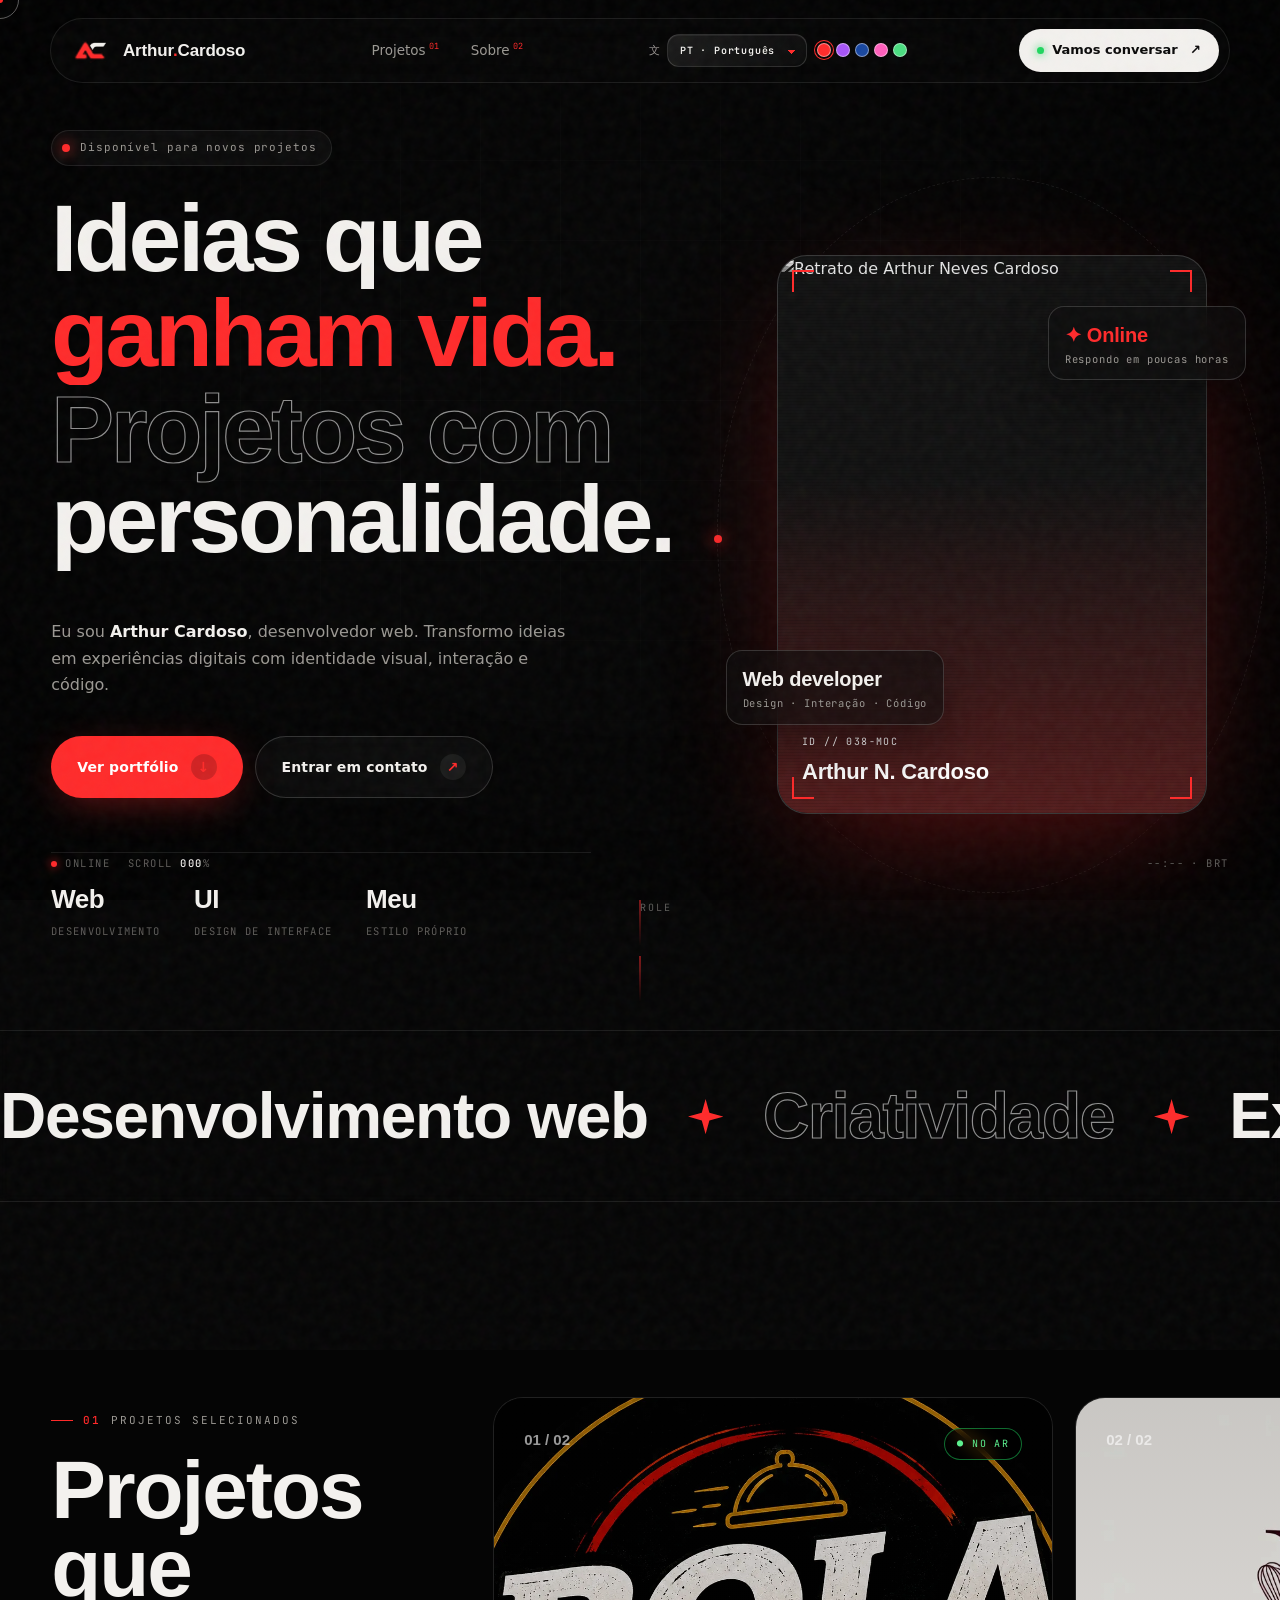
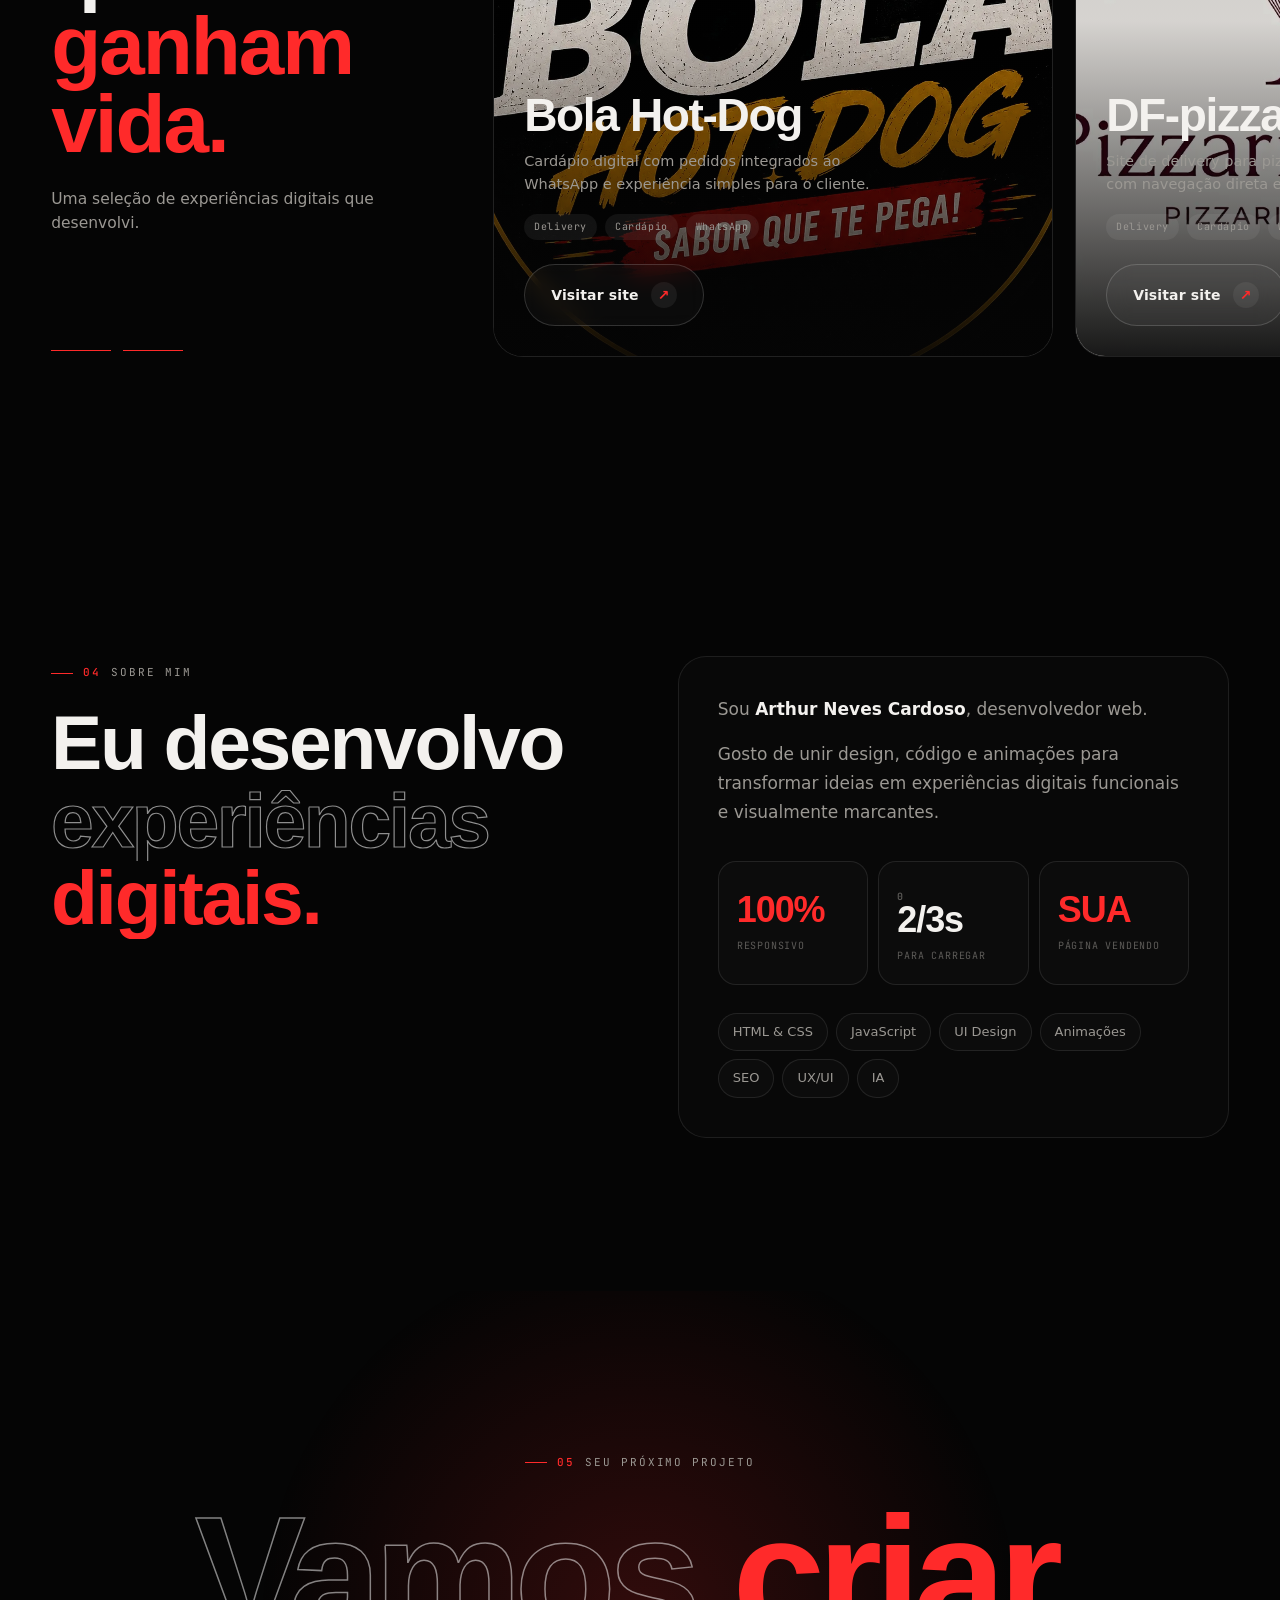
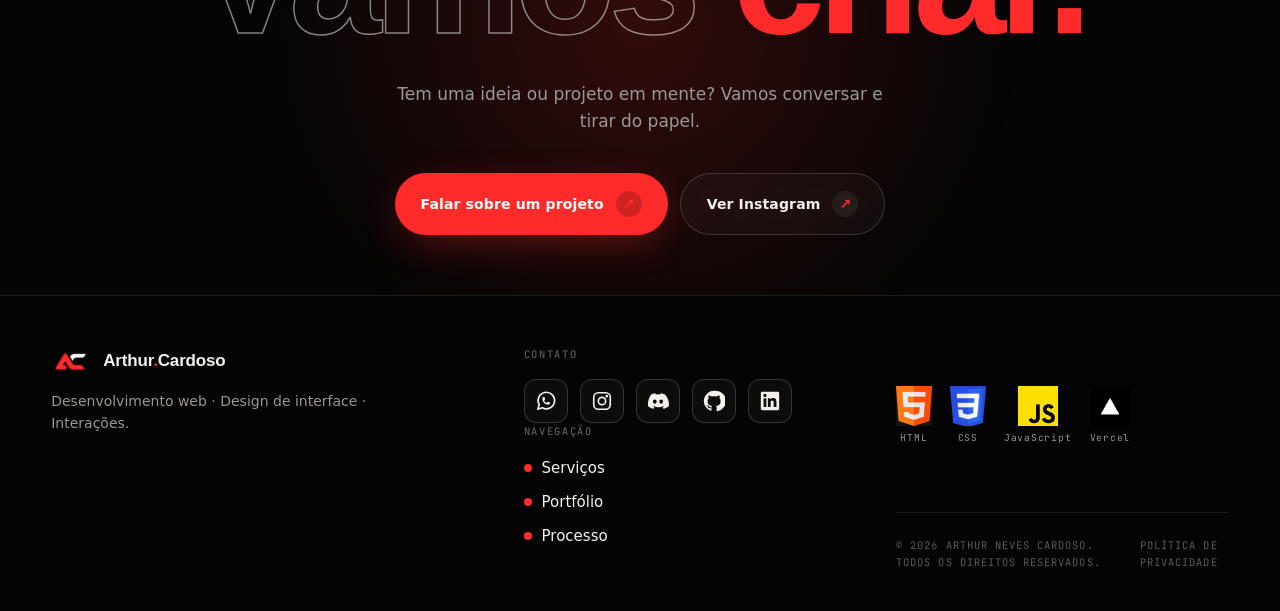
==== index.html @ 505fa6fc "Update index.html" ====
<!DOCTYPE html>
<html lang="pt-BR">
<head>
  <meta name="mobile-web-app-capable" content="yes">
  <meta charset="UTF-8">
  <meta name="viewport" content="width=device-width, initial-scale=1.0">
  <meta name="description" content="Arthur Neves Cardoso — desenvolvimento web, interfaces interativas e projetos digitais autorais.">
  <meta name="robots" content="index,follow,max-image-preview:large,max-snippet:-1,max-video-preview:-1">
  <meta name="googlebot" content="index,follow,max-image-preview:large">
  <meta name="author" content="Arthur Neves Cardoso">
  <meta name="referrer" content="strict-origin-when-cross-origin">
  <link rel="canonical" href="https://arthurcardoso.vercel.app/">
  <meta property="og:type" content="website">
  <meta property="og:url" content="https://arthurcardoso.vercel.app/">
  <meta property="og:image" content="https://arthurcardoso.vercel.app/assets/og-image.jpg">
  <meta property="og:image:secure_url" content="https://arthurcardoso.vercel.app/assets/og-image.jpg">
  <meta property="og:image:type" content="image/jpeg">
  <meta property="og:image:width" content="1200">
  <meta property="og:image:height" content="630">
  <meta property="og:image:alt" content="Arthur Cardoso — Portfólio">
  <meta property="og:locale" content="pt_BR">
  <meta property="og:site_name" content="Arthur Cardoso — Portfólio">
  <meta property="og:title" content="Arthur Cardoso — DEV">
  <meta property="og:description" content="Desenvolvimento web, interfaces interativas e projetos digitais autorais.">
  <meta name="twitter:card" content="summary_large_image">
  <meta name="twitter:title" content="Arthur Cardoso — Portfólio">
  <meta name="twitter:description" content="Desenvolvimento web, interfaces interativas e projetos digitais autorais.">
  <meta name="twitter:image" content="https://arthurcardoso.vercel.app/assets/og-image.jpg">
  <meta name="theme-color" content="#050505">
  <title>Arthur Cardoso — Portfólio</title>
  <link rel="icon" type="image/png" href="assets/image-1.webp">
  <link rel="preconnect" href="https://api.fontshare.com">
  <link href="https://api.fontshare.com/v2/css?f[]=clash-display@500,600,700&f[]=satoshi@400,500,700&display=swap" rel="stylesheet">
  <link rel="preconnect" href="https://fonts.googleapis.com">
  <link rel="preconnect" href="https://fonts.gstatic.com" crossorigin>
  <link href="https://fonts.googleapis.com/css2?family=JetBrains+Mono:wght@400;500&display=swap" rel="stylesheet">
  <link rel="stylesheet" href="styles.css">
</head>
<body class="loading">

  <!-- Preloader -->
  <div class="loader" aria-hidden="true">
    <div class="loader-top"><span>Arthur Cardoso</span><span data-i18n="loaderTop">Portfólio — 2026</span></div>
    <div class="loader-count"><b class="cnt">000</b><span>%</span></div>
    <div class="loader-bot"><span data-i18n="loaderBot">Inicializando experiência</span></div>
    <div class="loader-bar"></div>
  </div>

  <canvas id="gl" aria-hidden="true"></canvas>
  <div class="grid-bg" aria-hidden="true"></div>
  <div class="vignette" aria-hidden="true"></div>
  <div class="noise" aria-hidden="true"></div>
  <div class="progress" aria-hidden="true"></div>
  <div class="cursor" aria-hidden="true"></div>
  <div class="cursor-ring" aria-hidden="true"><span class="lbl" data-i18n="cursorOpen">ABRIR</span></div>

  <div class="hud hud-l" aria-hidden="true">
    <span class="live"><i></i><span data-i18n="hudOnline">Online</span></span>
    <span><span data-i18n="hudScroll">Scroll</span> <b class="hud-pct">000</b>%</span>
  </div>
  <div class="hud hud-r" aria-hidden="true"><span class="hud-time">--:--</span> · BRT</div>

  <nav class="side-index" aria-label="Índice de seções" data-i18n-attrs="aria-label:sideIndexAria">
    <a href="#inicio" data-sec="inicio"><span data-i18n="sideHome">Início</span>01</a>
    <a href="#portfolio" data-sec="portfolio"><span data-i18n="sideProjects">Projetos</span>02</a>
    <a href="#sobre" data-sec="sobre"><span data-i18n="sideAbout">Sobre</span>03</a>
    <a href="#contato" data-sec="contato"><span data-i18n="sideContact">Contato</span>04</a>
  </nav>

  <header class="nav">
    <a class="brand" href="#inicio" aria-label="Arthur Cardoso — início" data-i18n-attrs="aria-label:ariaHome">
      <span class="brand-logo" role="img" aria-label="Logo Arthur Cardoso"><i class="lg-a"></i><i class="lg-c"></i></span>
      <span>Arthur<em>.</em>Cardoso</span>
    </a>
    <nav class="navlinks" aria-label="Principal" data-i18n-attrs="aria-label:navMain">
      <a href="#portfolio"><span data-i18n="navProjects">Projetos</span><sup>01</sup></a>
      <a href="#sobre"><span data-i18n="navAbout">Sobre</span><sup>02</sup></a>
    </nav>
    <div class="site-controls" aria-label="Personalização" data-i18n-attrs="aria-label:ariaCustom">
      <label class="lang-label" for="language-select">文</label>
      <select id="language-select" aria-label="Language / Idioma"><option value="pt">PT · Português</option><option value="en">EN · English</option><option value="es">ES · Español</option></select>
      <div class="theme-picks" role="group" aria-label="Cor do tema" data-i18n-attrs="aria-label:ariaTheme">
        <button type="button" class="theme-dot active" data-theme="red" data-i18n-attrs="aria-label:themeRed;title:themeRed" aria-label="Vermelho" title="Vermelho"></button>
        <button type="button" class="theme-dot" data-theme="violet" data-i18n-attrs="aria-label:themeViolet;title:themeViolet" aria-label="Violeta" title="Violeta"></button>
        <button type="button" class="theme-dot" data-theme="blue" data-i18n-attrs="aria-label:themeBlue;title:themeBlue" aria-label="Azul escuro" title="Azul escuro"></button>
        <button type="button" class="theme-dot" data-theme="pink" data-i18n-attrs="aria-label:themePink;title:themePink" aria-label="Rosa" title="Rosa"></button><button class="theme-dot" data-theme="green" data-i18n-attrs="aria-label:themeGreen;title:themeGreen" aria-label="Verde" title="Verde"></button>
      </div>
    </div>
    <a class="nav-cta magnetic" href="https://wa.me/5538992188316?text=Olá%20Arthur!%20Vi%20seu%20portfólio%20e%20quero%20conversar%20sobre%20um%20projeto." data-wa-msg="waNav" target="_blank" rel="noopener"><i></i><span data-i18n="navCta">Vamos conversar</span><span class="long">&nbsp;↗</span></a>
  </header>

  <main>
    <!-- HERO -->
    <section class="hero" id="inicio" data-sec>
      <div class="wrap hero-grid">
        <div>
          <span class="status hero-in"><i></i><span data-i18n="available">Disponível para novos projetos</span></span>
          <h1 class="split-hero">
            <span class="line-mask"><span data-i18n="heroL1">Ideias que</span></span>
            <span class="line-mask"><span class="red" data-i18n="heroL2">ganham vida.</span></span>
            <span class="line-mask"><span class="outline" data-i18n="heroL3">Projetos com</span>
            <span class="line-mask"><span data-i18n="heroL4">personalidade.</span></span>
          </h1>
          <p class="hero-copy hero-in" data-i18n="heroCopy">Eu sou <strong>Arthur Cardoso</strong>, desenvolvedor web. Transformo ideias em experiências digitais com identidade visual, interação e código.</p>
          <div class="hero-actions hero-in">
            <a class="btn btn-red magnetic" href="#portfolio"><span data-i18n="viewProjects">Ver portfólio</span> <span class="arr">↓</span></a>
            <a class="btn btn-ghost magnetic" href="https://wa.me/5538992188316?text=Olá%20Arthur!%20Quero%20criar%20uma%20landing%20page." data-wa-msg="waHero" target="_blank" rel="noopener"><span data-i18n="contact">Entrar em contato</span> <span class="arr">↗</span></a>
          </div>
          <div class="hero-meta hero-in">
            <div><b data-i18n="metaA1">Web</b><span data-i18n="metaA2">Desenvolvimento</span></div>
            <div><b data-i18n="metaB1">UI</b><span data-i18n="metaB2">Design de interface</span></div>
            <div><b data-i18n="metaC1">Meu</b><span data-i18n="metaC2">Estilo próprio</span></div>
          </div>
        </div>

        <div class="portrait hero-in-r">
          <div class="orbit" aria-hidden="true"></div>
          <div class="chip chip-1"><b data-i18n="chipOnline">✦ Online</b><span data-i18n="chipReply">Respondo em poucas horas</span></div>
          <div class="portrait-card" data-tilt>
            <img src="https://i.ibb.co/mVN6Lk4H/Captura-de-tela-2026-08-27-102149.jpg" alt="Retrato de Arthur Neves Cardoso" data-i18n-attrs="alt:imgPortrait" width="430" height="560" loading="eager" fetchpriority="high" decoding="async">
            <div class="scan" aria-hidden="true"></div>
            <i class="corner c-tl"></i><i class="corner c-tr"></i><i class="corner c-bl"></i><i class="corner c-br"></i>
            <div class="p-label">ID // 038-MOC<b>Arthur N. Cardoso</b></div>
          </div>
          <div class="chip chip-2"><b data-i18n="chip2Title">Web developer</b><span data-i18n="chip2Text">Design · Interação · Código</span></div>
        </div>
      </div>
      <div class="scroll-cue" aria-hidden="true"><span data-i18n="scrollCue">ROLE</span><span></span></div>
    </section>

    <!-- MARQUEE -->
    <div class="marquee" aria-hidden="true">
      <div class="marquee-track">
        <div class="marquee-item">
          <span data-i18n="mq1">Desenvolvimento web</span><svg class="star" viewBox="0 0 24 24" fill="currentColor"><path d="M12 0l2.6 9.4L24 12l-9.4 2.6L12 24l-2.6-9.4L0 12l9.4-2.6z"/></svg>
          <span class="outline" data-i18n="mq2">Criatividade</span><svg class="star" viewBox="0 0 24 24" fill="currentColor"><path d="M12 0l2.6 9.4L24 12l-9.4 2.6L12 24l-2.6-9.4L0 12l9.4-2.6z"/></svg>
          <span data-i18n="mq3">Experiências digitais</span><svg class="star" viewBox="0 0 24 24" fill="currentColor"><path d="M12 0l2.6 9.4L24 12l-9.4 2.6L12 24l-2.6-9.4L0 12l9.4-2.6z"/></svg>
          <span class="outline" data-i18n="mq4">Código</span><svg class="star" viewBox="0 0 24 24" fill="currentColor"><path d="M12 0l2.6 9.4L24 12l-9.4 2.6L12 24l-2.6-9.4L0 12l9.4-2.6z"/></svg>
        </div>
      </div>
    </div>
<!-- PORTFOLIO (horizontal) -->
    <section class="work" id="portfolio" data-sec>
      <div class="work-pin">
        <div class="work-track">
          <div class="work-intro">
            <div>
              <span class="tag"><b>01</b> <span data-i18n="projectsLabel">Projetos selecionados</span></span>
              <h2 data-i18n="projectsTitle">Projetos que <span class="red">ganham vida.</span></h2>
              <p data-i18n="projectsIntro">Uma seleção de experiências digitais que desenvolvi.</p>
            </div>
            <div class="hint"><span></span><span data-i18n="hint">Continue rolando</span></div>
          </div>

          <article class="project" data-cursor-i18n="cursorView">
            <div class="bg art-1"><div class="sausage"></div></div>
            <div class="project-top"><span class="p-num">01 / 02</span><span class="p-tag live">● <span data-i18n="liveTag">No ar</span></span></div>
            <div>
              <h3>Bola Hot-Dog</h3>
              <p data-i18n="hotdogDesc">Cardápio digital com pedidos integrados ao WhatsApp e experiência simples para o cliente.</p>
              <div class="p-stack"><span>Delivery</span><span data-i18n="stackMenu">Cardápio</span><span>WhatsApp</span></div>
              <a class="btn btn-ghost magnetic" href="https://bolahotdog.vercel.app/" target="_blank" rel="noopener"><span data-i18n="visitSite">Visitar site</span> <span class="arr">↗</span></a>
            </div>
          </article>

           <article class="project" data-cursor-i18n="cursorView">
            <div class="bg art-pizza"><div class="sausage"></div></div>
            <div class="project-top"><span class="p-num">02 / 02</span><span class="p-tag live">● <span data-i18n="liveTag">No ar</span></span></div>
            <div>
              <h3>DF-pizzaria</h3>
              <p data-i18n="pizzaDesc">Site de delivery para pizzas, lanches e bebidas, com navegação direta e pedidos pelo WhatsApp.</p>
              <div class="p-stack"><span>Delivery</span><span data-i18n="stackMenu">Cardápio</span><span>WhatsApp</span></div>
              <a class="btn btn-ghost magnetic" href="https://dfpizzaria.vercel.app/" target="_blank" rel="noopener"><span data-i18n="visitSite">Visitar site</span> <span class="arr">↗</span></a>
            </div>
          </article>
        </div>
      </div>
    </section>
<!-- ABOUT -->
    <section class="about" id="sobre" data-sec>
      <div class="wrap about-grid">
        <div>
          <span class="tag"><b>04</b> <span data-i18n="aboutTag">Sobre mim</span></span>
          <div class="about-big split"><span class="line-mask"><span data-i18n="aboutBig1">Eu desenvolvo</span></span><span class="line-mask"><span class="outline" data-i18n="aboutBig2">experiências</span></span><span class="line-mask"><span class="red" data-i18n="aboutBig3">digitais.</span></span></div>
        </div>
        <div class="about-card reveal">
          <p data-i18n="aboutIntro">Sou <strong>Arthur Neves Cardoso</strong>, desenvolvedor web.</p>
          <p data-i18n="aboutCopy">Gosto de unir design, código e animações para transformar ideias em experiências digitais funcionais e visualmente marcantes.</p>
          <div class="stats">
            <div class="stat"><b><span class="count" data-to=""></span><em>100%</em></b><span data-i18n="statResp">Responsivo</span></div>
            <div class="stat"><b><em></em><span class="count" data-to="">0</span>2/3s</b><span data-i18n="statLoad">Para carregar</span></div>
            <div class="stat"><b><span class="count" data-to=""></span><em data-i18n="statYour">SUA</em></b><span data-i18n="statSell">Página vendendo</span></div>
          </div>
          <div class="skills"><span>HTML &amp; CSS</span><span>JavaScript</span><span>UI Design</span><span data-i18n="skillAnim">Animações</span><span>SEO</span><span>UX/UI</span><span data-i18n="skillAI">IA</span></div>
        </div>
      </div>
    </section>

    <!-- CTA -->
    <section class="cta" id="contato" data-sec>
      <div class="cta-ring" aria-hidden="true"></div>
      <span class="tag"><b>05</b> <span data-i18n="ctaTag">Seu próximo projeto</span></span>
      <div class="cta-giant" aria-hidden="true" style="margin-top:34px"><span class="outline" data-i18n="ctaG1">Vamos</span> <span class="red" data-i18n="ctaG2">criar.</span></div>
      <h2 class="sr-only" data-i18n="ctaSr" style="position:absolute;width:1px;height:1px;overflow:hidden;clip:rect(0 0 0 0)">Vamos criar</h2>
      <div class="wrap">
        <p class="reveal" data-i18n="contactCopy">Tem uma ideia ou projeto em mente? Vamos conversar e tirar do papel.</p>
        <div class="cta-actions reveal">
          <a class="btn btn-red magnetic" href="https://wa.me/5538992188316?text=Olá%20Arthur!%20Quero%20conversar%20sobre%20um%20projeto%20web." data-wa-msg="waCta" target="_blank" rel="noopener"><span data-i18n="contactButton">Falar sobre um projeto</span> <span class="arr">↗</span></a>
          <a class="btn btn-ghost magnetic" href="https://www.instagram.com/arthurcardoso_08_/" target="_blank" rel="noopener"><span data-i18n="instagram">Ver Instagram</span> <span class="arr">↗</span></a>
        </div>
      </div>
    </section>
  </main>

  <footer>
    <div class="wrap">
      <div class="foot">
        <div>
          <a class="brand" href="#inicio">
            <span class="brand-logo" role="img" aria-label="Logo Arthur Cardoso"><i class="lg-a"></i><i class="lg-c"></i></span>
            <span>Arthur<em>.</em>Cardoso</span>
          </a>
          <p data-i18n="footerCopy">Desenvolvimento web · Design de interface · Interações.</p>
        </div>
        <div>
          <h4 data-i18n="footContact">Contato</h4>
          <div class="foot-links contact-socials" aria-label="Redes sociais" data-i18n-attrs="aria-label:ariaSocial">
            <a class="social-ic" href="https://wa.me/5538992188316" target="_blank" rel="noopener" style="--c:#25d366" aria-label="WhatsApp" title="WhatsApp">
              <svg viewBox="0 0 24 24" fill="none" stroke="currentColor" stroke-width="1.8" stroke-linecap="round" stroke-linejoin="round" aria-hidden="true"><path d="M3 21l1.65-4.8A9 9 0 1 1 8 19.4L3 21z"/><path d="M9 10a.5.5 0 0 0 1 0V9a.5.5 0 0 0-1 0v1a5 5 0 0 0 5 5h1a.5.5 0 0 0 0-1h-1a.5.5 0 0 0 0 1"/></svg>
            </a>
            <a class="social-ic" href="https://www.instagram.com/arthurcardoso_08_/" target="_blank" rel="noopener" style="--c:#e1306c" aria-label="Instagram" title="Instagram">
              <svg viewBox="0 0 24 24" fill="none" stroke="currentColor" stroke-width="1.8" stroke-linecap="round" stroke-linejoin="round" aria-hidden="true"><rect x="3" y="3" width="18" height="18" rx="5"/><circle cx="12" cy="12" r="4"/><circle cx="17.2" cy="6.8" r=".6" fill="currentColor"/></svg>
            </a>
            <a class="social-ic" href="https://discord.com/users/1348840214373728267" target="_blank" rel="noopener noreferrer" style="--c:#5865F2" aria-label="Discord" title="Discord">
              <svg viewBox="0 0 24 24" fill="currentColor" aria-hidden="true"> <path d="M19.54 5.02A18.8 18.8 0 0 0 14.9 3.6l-.58 1.18a17.4 17.4 0 0 0-4.64 0L9.1 3.6a18.8 18.8 0 0 0-4.64 1.42C1.52 9.36.72 13.6 1.12 17.78a18.9 18.9 0 0 0 5.7 2.88l1.23-2.02a12.3 12.3 0 0 1-1.94-.94l.47-.36a13.5 13.5 0 0 0 11.84 0l.47.36a12.3 12.3 0 0 1-1.94.94l1.23 2.02a18.9 18.9 0 0 0 5.7-2.88c.48-4.85-.82-9.05-4.34-12.76ZM8.5 14.98c-1.14 0-2.08-1.04-2.08-2.32s.92-2.32 2.08-2.32 2.1 1.05 2.08 2.32c0 1.28-.92 2.32-2.08 2.32Zm7 0c-1.14 0-2.08-1.04-2.08-2.32s.92-2.32 2.08-2.32 2.1 1.05 2.08 2.32c0 1.28-.92 2.32-2.08 2.32Z"/> </svg>
            </a>
            <a class="social-ic" href="https://github.com/ArthurCardoso08" target="_blank" rel="noopener" style="--c:#f3f1ee" aria-label="GitHub" title="GitHub">
              <svg viewBox="0 0 24 24" fill="currentColor" aria-hidden="true"><path d="M12 .9a11.1 11.1 0 0 0-3.51 21.63c.56.1.76-.24.76-.54v-2.1c-3.1.67-3.76-1.32-3.76-1.32-.51-1.3-1.24-1.65-1.24-1.65-1.01-.69.08-.68.08-.68 1.12.08 1.71 1.15 1.71 1.15 1 .1.76 2.02 3.37 1.54.1-.72.39-1.21.7-1.49-2.47-.28-5.07-1.24-5.07-5.5 0-1.21.43-2.2 1.15-2.98-.12-.28-.5-1.42.11-2.95 0 0 .94-.3 3.05 1.14a10.6 10.6 0 0 1 5.55 0c2.11-1.44 3.05-1.14 3.05-1.14.61 1.53.23 2.67.11 2.95.72.78 1.15 1.77 1.15 2.98 0 4.27-2.61 5.22-5.1 5.49.4.35.75 1.02.75 2.06v3.05c0 .3.2.65.77.54A11.1 11.1 0 0 0 12 .9z"/></svg>
            </a>
            <a class="social-ic linkedin-link" href="https://www.linkedin.com/in/arthur-n-cardoso-0b4367403/" target="_blank" rel="noopener" style="--c:#0a66c2" aria-label="LinkedIn" title="LinkedIn — adicione seu perfil">
              <svg viewBox="0 0 24 24" fill="currentColor" aria-hidden="true"><path d="M20.45 2H3.55C2.69 2 2 2.68 2 3.53v16.94c0 .85.69 1.53 1.55 1.53h16.9c.86 0 1.55-.68 1.55-1.53V3.53C22 2.68 21.31 2 20.45 2ZM8 18.5H5V9h3v9.5ZM6.5 7.7a1.75 1.75 0 1 1 0-3.5 1.75 1.75 0 0 1 0 3.5ZM19 18.5h-3v-4.62c0-1.1-.02-2.52-1.54-2.52-1.54 0-1.78 1.2-1.78 2.44v4.7h-3V9h2.88v1.3h.04c.4-.75 1.38-1.54 2.84-1.54 3.04 0 3.6 2 3.6 4.6v5.14Z"/></svg>
            </a>
          </div>
        <div>
          <h4 data-i18n="footNav">Navegação</h4>
          <div class="foot-links">
            <a href="#servicos" data-i18n="footServices">Serviços</a>
            <a href="#portfolio" data-i18n="footPortfolio">Portfólio</a>
            <a href="#processo" data-i18n="footProcess">Processo</a>
          </div>
        </div>
      </div>
      <div class="foot-icons">
        <div class="ic-group" aria-label="Tecnologias" data-i18n-attrs="aria-label:ariaTech">
          <span class="tech-ic" title="HTML"><img src="assets/image-4.webp" alt="HTML5"><small>HTML</small></span>
          <span class="tech-ic" title="CSS"><img src="assets/image-5.webp" alt="CSS3"><small>CSS</small></span>
          <span class="tech-ic" title="JavaScript"><img src="assets/image-6.webp" alt="JavaScript"><small>JavaScript</small></span>
           <span class="tech-ic" title="Vercel"><img src="assets/image-7.jpg" alt="Vercel"><small>Vercel</small></span>
        </div>
      <div class="foot-bottom">
        <span data-i18n="footCopy">© 2026 Arthur Neves Cardoso. Todos os direitos reservados.</span>
        <a href="privacidade.html" rel="nofollow" data-i18n="footPrivacy">Política de Privacidade</a>
      </div>
    </div>
  </footer>

  
  <script src="https://cdn.jsdelivr.net/npm/gsap@3.12.5/dist/gsap.min.js"></script>
  <script src="https://cdn.jsdelivr.net/npm/gsap@3.12.5/dist/ScrollTrigger.min.js"></script>
  <script src="https://cdn.jsdelivr.net/npm/lenis@1.1.13/dist/lenis.min.js"></script>
  <script src="https://cdn.jsdelivr.net/npm/three@0.149.0/build/three.min.js"></script>
  





<script src="app.js"></script>
</body>
</html>
---- styles.css ----
:root{
      --bg:#050505;
      --bg-2:#0b0b0c;
      --surface:rgba(255,255,255,.035);
      --surface-2:rgba(255,255,255,.06);
      --line:rgba(255,255,255,.09);
      --line-2:rgba(255,255,255,.16);
      --text:#f3f1ee;
      --muted:#9b9893;
      --faint:#5d5b58;
      --red:#ff2a2a;
      --red-2:#ff5a3c;
      --red-glow:rgba(255,42,42,.45);
      --ease:cubic-bezier(.16,1,.3,1);
      --font-d:'Clash Display', 'Satoshi', sans-serif;
      --font-b:'Satoshi', system-ui, sans-serif;
      --font-m:'JetBrains Mono', ui-monospace, monospace;
      --pad:clamp(20px,4vw,56px);
    }
    *,*::before,*::after{box-sizing:border-box;margin:0;padding:0}
    html{overflow-x:clip}
    html.lenis,html.lenis body{height:auto}
    .lenis.lenis-smooth{scroll-behavior:auto!important}
    body{
      background:var(--bg);color:var(--text);font-family:var(--font-b);
      font-size:16px;line-height:1.6;overflow-x:clip;
      -webkit-font-smoothing:antialiased;text-rendering:optimizeLegibility;
    }
    body.loading{overflow:hidden}
    a{color:inherit;text-decoration:none}
    img{display:block;max-width:100%}
    ::selection{background:var(--red);color:#000}
    :focus-visible{outline:2px solid var(--red);outline-offset:4px;border-radius:6px}

    /* ===== Background layers ===== */
    #gl{position:fixed;inset:0;width:100%;height:100%;z-index:0;pointer-events:none}
    .grid-bg{
      position:fixed;inset:0;z-index:0;pointer-events:none;opacity:.5;
      background-image:
        linear-gradient(rgba(255,255,255,.035) 1px,transparent 1px),
        linear-gradient(90deg,rgba(255,255,255,.035) 1px,transparent 1px);
      background-size:80px 80px;
      mask-image:radial-gradient(ellipse 80% 70% at 50% 40%,#000 30%,transparent 80%);
      -webkit-mask-image:radial-gradient(ellipse 80% 70% at 50% 40%,#000 30%,transparent 80%);
    }
    .noise{
      position:fixed;inset:-50%;z-index:60;pointer-events:none;opacity:.045;
      background-image:url("data:image/svg+xml,%3Csvg viewBox='0 0 200 200' xmlns='http://www.w3.org/2000/svg'%3E%3Cfilter id='n'%3E%3CfeTurbulence type='fractalNoise' baseFrequency='.85' numOctaves='3' stitchTiles='stitch'/%3E%3C/filter%3E%3Crect width='100%25' height='100%25' filter='url(%23n)'/%3E%3C/svg%3E");
      animation:grain 1.2s steps(6) infinite;
    }
    @keyframes grain{0%{transform:translate(0,0)}20%{transform:translate(-3%,2%)}40%{transform:translate(2%,-3%)}60%{transform:translate(-2%,-1%)}80%{transform:translate(3%,3%)}100%{transform:translate(0,0)}}
    .vignette{position:fixed;inset:0;z-index:1;pointer-events:none;background:radial-gradient(ellipse at center,transparent 45%,rgba(0,0,0,.75) 100%)}
    main,footer,.nav{position:relative;z-index:2}

    /* ===== Preloader ===== */
    .loader{
      position:fixed;inset:0;z-index:100;background:var(--bg);display:flex;flex-direction:column;
      justify-content:space-between;padding:var(--pad);font-family:var(--font-m);font-size:12px;color:var(--muted);
    }
    .loader-top,.loader-bot{display:flex;justify-content:space-between;text-transform:uppercase;letter-spacing:.14em}
    .loader-count{font-family:var(--font-d);font-size:clamp(90px,22vw,300px);line-height:.8;color:var(--text);font-weight:600;letter-spacing:-.04em;align-self:flex-end}
    .loader-count span{color:var(--red)}
    .loader-bar{position:absolute;left:0;bottom:0;height:2px;width:0;background:var(--red);box-shadow:0 0 20px var(--red)}

    /* ===== Cursor ===== */
    .cursor,.cursor-ring{position:fixed;top:0;left:0;pointer-events:none;z-index:90;border-radius:50%;transform:translate(-50%,-50%)}
    .cursor{width:6px;height:6px;background:var(--red)}
    .cursor-ring{width:38px;height:38px;border:1px solid rgba(255,255,255,.35);transition:width .35s var(--ease),height .35s var(--ease),background .35s,border-color .35s}
    .cursor-ring.hover{width:74px;height:74px;background:rgba(255,42,42,.12);border-color:var(--red)}
    .cursor-ring .lbl{position:absolute;inset:0;display:grid;place-items:center;font-family:var(--font-m);font-size:9px;letter-spacing:.12em;color:#fff;opacity:0;transition:opacity .25s}
    .cursor-ring.hover .lbl{opacity:1}
    @media (hover:none){.cursor,.cursor-ring{display:none}}

    /* ===== HUD ===== */
    .progress{position:fixed;top:0;left:0;height:2px;width:100%;transform-origin:0 50%;transform:scaleX(0);background:linear-gradient(90deg,var(--red),var(--red-2));z-index:80;box-shadow:0 0 12px var(--red)}
    .hud{position:fixed;z-index:40;font-family:var(--font-m);font-size:10.5px;letter-spacing:.14em;text-transform:uppercase;color:var(--faint);pointer-events:none}
    .hud-l{left:var(--pad);bottom:28px;display:flex;gap:18px;align-items:center}
    .hud-r{right:var(--pad);bottom:28px;text-align:right}
    .hud b{color:var(--text);font-weight:500}
    .hud .live{display:inline-flex;align-items:center;gap:8px}
    .hud .live i{width:6px;height:6px;border-radius:50%;background:var(--red);box-shadow:0 0 10px var(--red);animation:pulse 1.6s infinite}
    @keyframes pulse{50%{opacity:.25}}
    .side-index{position:fixed;right:var(--pad);top:50%;transform:translateY(-50%);z-index:40;display:flex;flex-direction:column;gap:14px}
    .side-index a{display:flex;align-items:center;gap:10px;justify-content:flex-end;font-family:var(--font-m);font-size:10px;letter-spacing:.12em;color:var(--faint);transition:color .25s}
    .side-index a::after{content:"";width:14px;height:1px;background:currentColor;transition:width .4s var(--ease)}
    .side-index a span{opacity:0;transform:translateX(6px);transition:opacity .3s,transform .3s var(--ease)}
    .side-index a:hover span,.side-index a.active span{opacity:1;transform:none}
    .side-index a.active{color:var(--red)}
    .side-index a.active::after{width:34px}
    @media (max-width:1440px){.side-index{display:none}}
    @media (max-width:700px){.hud{display:none}}

    /* ===== Nav ===== */
    .nav{
      position:fixed;top:18px;left:50%;transform:translateX(-50%);width:min(1180px,calc(100% - 28px));z-index:50;
      display:flex;align-items:center;justify-content:space-between;gap:20px;padding:10px 10px 10px 20px;
      border:1px solid var(--line);border-radius:999px;background:rgba(8,8,8,.55);
      backdrop-filter:blur(20px) saturate(140%);-webkit-backdrop-filter:blur(20px) saturate(140%);
      transition:transform .5s var(--ease),background .3s;
    }
    .nav.hide{transform:translate(-50%,-140%)}
    .brand{display:flex;align-items:center;gap:10px;font-family:var(--font-d);font-weight:600;font-size:17px;letter-spacing:-.01em}
    .brand svg{width:28px;height:28px;filter:var(--brand-filter)}.brand-logo{width:42px;height:30px;object-fit:contain;flex:none;filter:none!important;mix-blend-mode:normal!important;transition:opacity .3s}
    .brand em{font-style:normal;color:var(--red)}
    .navlinks{display:flex;gap:4px}
    .navlinks a{position:relative;padding:8px 14px;border-radius:999px;font-size:13.5px;color:var(--muted);transition:color .25s,background .25s}
    .navlinks a:hover{color:var(--text);background:var(--surface-2)}
    .navlinks a sup{font-family:var(--font-m);font-size:8.5px;color:var(--red);margin-left:3px}
    .nav-cta{display:inline-flex;align-items:center;gap:8px;padding:11px 18px;border-radius:999px;background:var(--text);color:#0a0a0a;font-weight:700;font-size:13px;transition:background .25s,color .25s,box-shadow .3s}
    .nav-cta:hover{background:var(--red);color:#fff;box-shadow:0 0 30px var(--red-glow)}
    .nav-cta i{width:7px;height:7px;border-radius:50%;background:#1fd65f;box-shadow:0 0 8px #1fd65f}
    @media (max-width:860px){.navlinks{display:none}}


    /* Language + accent controls */
    :root{--red:#ff2a2a;--red-2:#ff5a3c;--red-glow:rgba(255,42,42,.45)}
    .site-controls{display:flex;align-items:center;gap:7px;flex:none}
    .lang-label{font-family:var(--font-m);font-size:11px;color:var(--muted)}
    #language-select{appearance:none;background:linear-gradient(135deg,rgba(255,255,255,.09),rgba(255,255,255,.025));border:1px solid var(--line-2);color:var(--text);border-radius:12px;padding:9px 30px 9px 12px;font:600 10px var(--font-m);letter-spacing:.08em;cursor:pointer;outline-offset:3px;box-shadow:inset 0 1px rgba(255,255,255,.06);background-image:linear-gradient(45deg,transparent 50%,var(--red) 50%),linear-gradient(135deg,var(--red) 50%,transparent 50%),linear-gradient(135deg,rgba(255,255,255,.09),rgba(255,255,255,.025));background-position:calc(100% - 14px) 15px,calc(100% - 10px) 15px,0 0;background-size:4px 4px,4px 4px,100% 100%;background-repeat:no-repeat}
    #language-select:hover{border-color:var(--red);box-shadow:0 0 18px var(--red-glow)}
    #language-select option{background:#111;color:#fff}
    .theme-picks{display:flex;align-items:center;gap:5px;padding-left:3px}
    .theme-dot{width:14px;height:14px;padding:0;border-radius:50%;border:1px solid rgba(255,255,255,.45);cursor:pointer;background:var(--dot);transition:transform .2s,box-shadow .2s}
    .theme-dot:hover{transform:scale(1.2)}.theme-dot.active{box-shadow:0 0 0 2px var(--bg),0 0 0 3px var(--dot)}
    .theme-dot[data-theme="red"]{--dot:#ff2a2a}.theme-dot[data-theme="violet"]{--dot:#a855f7}.theme-dot[data-theme="blue"]{--dot:#1746a2}.theme-dot[data-theme="pink"]{--dot:#ff5ebc}.theme-dot[data-theme="green"]{--dot:#4ade80}
    @media(max-width:860px){.site-controls{margin-left:auto}.nav{gap:8px;padding-left:12px}.brand{font-size:14px}.brand-logo{width:30px;height:25px}.theme-picks{gap:4px}.theme-dot{width:12px;height:12px}.lang-label{display:none}.nav-cta{padding:10px 12px;font-size:11px}}
    @media(max-width:520px){.theme-picks{display:none}.nav-cta .long{display:none}.nav-cta{white-space:nowrap}}

    /* ===== Layout ===== */
    .wrap{width:min(1240px,calc(100% - 2*var(--pad)));margin:0 auto}
    section{position:relative}
    .tag{display:inline-flex;align-items:center;gap:10px;font-family:var(--font-m);font-size:11px;letter-spacing:.18em;text-transform:uppercase;color:var(--muted)}
    .tag::before{content:"";width:22px;height:1px;background:var(--red)}
    .tag b{color:var(--red);font-weight:500}
    h1,h2,h3{font-family:var(--font-d);font-weight:600;letter-spacing:-.025em;line-height:.95}
    h2{font-size:clamp(40px,6.4vw,96px)}
    .red{color:var(--red)}
    .outline{color:transparent;-webkit-text-stroke:1.2px rgba(255,255,255,.55)}
    .line-mask{display:block;overflow:hidden;padding-bottom:.06em}
    .line-mask>span{display:inline-block;will-change:transform}

    .btn{position:relative;display:inline-flex;align-items:center;gap:12px;padding:17px 26px;border-radius:999px;font-weight:700;font-size:14px;letter-spacing:.01em;overflow:hidden;isolation:isolate;transition:color .35s var(--ease),border-color .35s}
    .btn::before{content:"";position:absolute;inset:0;z-index:-1;border-radius:inherit;transform:translateY(101%);transition:transform .5s var(--ease)}
    .btn:hover::before{transform:none}
    .btn .arr{display:inline-grid;place-items:center;width:26px;height:26px;border-radius:50%;transition:transform .45s var(--ease)}
    .btn:hover .arr{transform:rotate(-45deg)}
    .btn-red{background:var(--red);color:#fff;box-shadow:0 10px 40px -10px var(--red-glow)}
    .btn-red::before{background:#fff}
    .btn-red:hover{color:#0a0a0a}
    .btn-red .arr{background:rgba(0,0,0,.18)}
    .btn-ghost{border:1px solid var(--line-2);color:var(--text);background:rgba(255,255,255,.03);backdrop-filter:blur(10px)}
    .btn-ghost::before{background:var(--red)}
    .btn-ghost:hover{border-color:var(--red)}
    .btn-ghost .arr{background:var(--surface-2)}

    /* ===== Hero ===== */
    .hero{overflow-x:clip;min-height:100svh;display:flex;align-items:center;padding:130px 0 90px}
    .hero-grid{display:grid;grid-template-columns:1.15fr .85fr;gap:clamp(30px,5vw,80px);align-items:center}
    .status{display:inline-flex;align-items:center;gap:10px;padding:8px 14px 8px 10px;border:1px solid var(--line);border-radius:999px;background:var(--surface);backdrop-filter:blur(12px);font-family:var(--font-m);font-size:11px;letter-spacing:.08em;color:var(--muted)}
    .status i{width:8px;height:8px;border-radius:50%;background:var(--red);box-shadow:0 0 14px var(--red);animation:pulse 1.6s infinite}
    .hero h1{font-size:clamp(50px,7.4vw,124px);margin:28px 0 30px;letter-spacing:-.035em}
    
    .hero-copy{max-width:540px;font-size:clamp(16px,1.25vw,18.5px);color:var(--muted);line-height:1.65}
    .hero-copy strong{color:var(--text);font-weight:700}
    .hero-actions{display:flex;flex-wrap:wrap;gap:12px;margin-top:38px}
    .hero-meta{display:flex;gap:34px;margin-top:54px;padding-top:26px;border-top:1px solid var(--line);max-width:540px}
    .hero-meta div{font-family:var(--font-m);font-size:10.5px;letter-spacing:.12em;text-transform:uppercase;color:var(--faint)}
    .hero-meta b{display:block;font-family:var(--font-d);font-size:26px;letter-spacing:-.02em;color:var(--text);font-weight:600;text-transform:none;margin-bottom:2px}

    .portrait{position:relative;perspective:1200px;justify-self:center;width:min(430px,100%)}
    .portrait-card{position:relative;aspect-ratio:4/5.2;border-radius:30px;overflow:hidden;border:1px solid var(--line-2);background:#111;transform-style:preserve-3d;will-change:transform;box-shadow:0 40px 120px -30px rgba(255,42,42,.35),0 30px 80px rgba(0,0,0,.6)}
    .portrait-card img{width:100%;height:115%;object-fit:cover;filter:grayscale(1) contrast(1.1) brightness(.92);will-change:transform}
    .portrait-card::before{content:"";position:absolute;inset:0;z-index:2;background:linear-gradient(180deg,rgba(255,42,42,.0) 40%,rgba(255,42,42,.28) 100%);mix-blend-mode:screen;pointer-events:none}
    .portrait-card::after{content:"";position:absolute;inset:0;z-index:3;pointer-events:none;background:repeating-linear-gradient(0deg,rgba(0,0,0,.18) 0 1px,transparent 1px 3px);opacity:.5}
    .scan{position:absolute;left:0;right:0;height:120px;z-index:4;pointer-events:none;background:linear-gradient(180deg,transparent,rgba(255,42,42,.22),transparent);animation:scan 4.5s linear infinite}
    @keyframes scan{from{top:-120px}to{top:100%}}
    .corner{position:absolute;width:22px;height:22px;z-index:5;border-color:var(--red);border-style:solid;border-width:0}
    .c-tl{top:14px;left:14px;border-top-width:2px;border-left-width:2px}
    .c-tr{top:14px;right:14px;border-top-width:2px;border-right-width:2px}
    .c-bl{bottom:14px;left:14px;border-bottom-width:2px;border-left-width:2px}
    .c-br{bottom:14px;right:14px;border-bottom-width:2px;border-right-width:2px}
    .p-label{position:absolute;left:24px;bottom:24px;z-index:6;font-family:var(--font-m);font-size:10px;letter-spacing:.14em;text-transform:uppercase;color:#fff}
    .p-label b{display:block;font-family:var(--font-d);font-size:22px;letter-spacing:-.01em;text-transform:none;font-weight:600;margin-top:4px}
    .chip{position:absolute;z-index:7;padding:12px 16px;border:1px solid var(--line-2);border-radius:16px;background:rgba(12,12,12,.6);backdrop-filter:blur(16px);-webkit-backdrop-filter:blur(16px);font-family:var(--font-m);font-size:10.5px;letter-spacing:.08em;color:var(--muted);box-shadow:0 20px 50px rgba(0,0,0,.4)}
    .chip b{display:block;font-family:var(--font-d);font-size:20px;color:var(--text);letter-spacing:-.01em;font-weight:600}
    .chip-1{top:9%;right:-9%}
    .chip-1 b{color:var(--red)}
    .chip-2{bottom:16%;left:-12%}
    .orbit{position:absolute;inset:-14%;border:1px dashed rgba(255,255,255,.08);border-radius:50%;z-index:-1;animation:spin 40s linear infinite}
    .orbit::before{content:"";position:absolute;top:50%;left:-4px;width:8px;height:8px;border-radius:50%;background:var(--red);box-shadow:0 0 16px var(--red)}
    @keyframes spin{to{transform:rotate(360deg)}}
    .scroll-cue{position:absolute;left:50%;bottom:28px;transform:translateX(-50%);display:flex;flex-direction:column;align-items:center;gap:10px;font-family:var(--font-m);font-size:10px;letter-spacing:.2em;color:var(--faint)}
    .scroll-cue span{width:1px;height:46px;background:linear-gradient(var(--red),transparent);animation:cue 2s var(--ease) infinite;transform-origin:top}
    @keyframes cue{0%{transform:scaleY(0)}50%{transform:scaleY(1)}100%{transform:scaleY(1);opacity:0}}

    /* ===== Marquee ===== */
    .marquee{padding:34px 0;border-block:1px solid var(--line);overflow:hidden;background:rgba(5,5,5,.6);backdrop-filter:blur(6px)}
    .marquee-track{display:flex;width:max-content;will-change:transform}
    .marquee-item{display:flex;align-items:center;gap:40px;padding-right:40px;font-family:var(--font-d);font-weight:600;font-size:clamp(34px,5vw,72px);letter-spacing:-.02em;white-space:nowrap}
    .marquee-item .star{width:.55em;height:.55em;color:var(--red);flex:none}

    /* ===== Manifesto ===== */
    .manifesto{padding:clamp(120px,16vw,220px) 0}
    .manifesto p{font-family:var(--font-d);font-weight:500;font-size:clamp(30px,4.4vw,66px);line-height:1.12;letter-spacing:-.02em;max-width:1120px;margin-top:34px}
    .manifesto .w{opacity:.12;transition:none}
    .manifesto .w.hl{color:var(--red)}

    /* ===== Facts ===== */
    .facts{padding-bottom:clamp(100px,12vw,180px)}
    .facts-grid{display:grid;grid-template-columns:repeat(3,1fr);gap:1px;background:var(--line);border:1px solid var(--line);border-radius:28px;overflow:hidden;margin-top:44px}
    .fact{background:rgba(7,7,7,.88);padding:clamp(26px,3vw,42px);min-height:290px;display:flex;flex-direction:column;justify-content:space-between;backdrop-filter:blur(10px)}
    .fact-num{font-family:var(--font-d);font-weight:600;font-size:clamp(64px,7vw,110px);line-height:.9;letter-spacing:-.04em}
    .fact-num small{font-size:.42em;color:var(--red);margin-left:4px}
    .fact p{color:var(--muted);font-size:15px;max-width:290px;margin-top:22px}
    .fact cite{display:block;margin-top:16px;font-style:normal;font-family:var(--font-m);font-size:10px;letter-spacing:.1em;color:var(--faint);text-transform:uppercase}
    .fact cite a{border-bottom:1px solid var(--line-2);transition:color .2s,border-color .2s}
    .fact cite a:hover{color:var(--red);border-color:var(--red)}

    /* ===== Section head ===== */
    .s-head{display:grid;grid-template-columns:1fr auto;gap:40px;align-items:end;margin-bottom:56px}
    .s-head h2{margin-top:22px}
    .s-head p{max-width:360px;color:var(--muted);font-size:15.5px}

    /* ===== Services ===== */
    .services{padding:clamp(100px,12vw,160px) 0}
    .svc-grid{display:grid;grid-template-columns:repeat(3,1fr);gap:16px}
    .svc{
      --mx:50%;--my:50%;position:relative;padding:34px 30px 32px;min-height:380px;border-radius:26px;border:1px solid var(--line);
      background:linear-gradient(160deg,rgba(255,255,255,.05),rgba(255,255,255,.01));display:flex;flex-direction:column;overflow:hidden;isolation:isolate;
      backdrop-filter:blur(14px);-webkit-backdrop-filter:blur(14px);
    }
    .svc::before{content:"";position:absolute;inset:0;z-index:-1;opacity:0;transition:opacity .4s;background:radial-gradient(380px circle at var(--mx) var(--my),rgba(255,42,42,.18),transparent 60%)}
    .svc::after{content:"";position:absolute;inset:0;border-radius:inherit;padding:1px;opacity:0;transition:opacity .4s;background:radial-gradient(260px circle at var(--mx) var(--my),rgba(255,42,42,.9),transparent 60%);-webkit-mask:linear-gradient(#000 0 0) content-box,linear-gradient(#000 0 0);-webkit-mask-composite:xor;mask-composite:exclude;pointer-events:none}
    .svc:hover::before,.svc:hover::after{opacity:1}
    .svc-top{display:flex;justify-content:space-between;align-items:center;font-family:var(--font-m);font-size:11px;letter-spacing:.14em;color:var(--faint);text-transform:uppercase}
    .svc-top b{color:var(--red);font-weight:500}
    .svc-icon{width:64px;height:64px;margin:48px 0 auto;color:var(--text)}
    .svc h3{font-size:30px;margin:40px 0 12px;letter-spacing:-.02em;line-height:1.02}
    .svc p{color:var(--muted);font-size:14.5px}
    .svc ul{list-style:none;display:flex;flex-wrap:wrap;gap:6px;margin-top:20px}
    .svc li{font-family:var(--font-m);font-size:10px;letter-spacing:.06em;padding:6px 10px;border:1px solid var(--line);border-radius:999px;color:var(--muted)}

    /* ===== Portfolio horizontal ===== */
    .work{overflow:hidden}
    .work-pin{min-height:100vh;display:flex;flex-direction:column;justify-content:center;padding:110px 0 70px}
    .work-track{display:flex;gap:22px;padding-left:max(var(--pad),calc((100vw - 1240px)/2));padding-right:var(--pad);will-change:transform;margin-top:10px}
    .work-intro{flex:0 0 min(420px,80vw);display:flex;flex-direction:column;justify-content:space-between;padding:6px 20px 6px 0}
    .work-intro h2{margin-top:22px}
    .work-intro p{color:var(--muted);max-width:330px;font-size:15.5px;margin-top:24px}
    .work-intro .hint{font-family:var(--font-m);font-size:10.5px;letter-spacing:.16em;color:var(--faint);text-transform:uppercase;display:flex;align-items:center;gap:12px;margin-top:30px}
    .work-intro .hint span{width:60px;height:1px;background:var(--line-2);position:relative;overflow:hidden}
    .work-intro .hint span::after{content:"";position:absolute;inset:0;background:var(--red);animation:slide 1.8s var(--ease) infinite}
    @keyframes slide{from{transform:translateX(-100%)}to{transform:translateX(100%)}}
    .project{
      position:relative;flex:0 0 min(560px,82vw);height:min(560px,64vh);border-radius:30px;border:1px solid var(--line);overflow:hidden;
      display:flex;flex-direction:column;justify-content:space-between;padding:30px;isolation:isolate;background:#0b0b0b;
    }
    .project .bg{position:absolute;inset:-10%;z-index:-2;transition:transform 1s var(--ease)}
    .project:hover .bg{transform:scale(1.06)}
    .project::after{content:"";position:absolute;inset:0;z-index:-1;background:linear-gradient(180deg,rgba(5,5,5,.2),rgba(5,5,5,.15) 40%,rgba(5,5,5,.92))}
    .project-top{display:flex;justify-content:space-between;align-items:flex-start}
    .p-num{font-family:var(--font-d);font-size:15px;font-weight:600;color:rgba(255,255,255,.6)}
    .p-tag{font-family:var(--font-m);font-size:10px;letter-spacing:.14em;text-transform:uppercase;padding:7px 12px;border:1px solid var(--line-2);border-radius:999px;background:rgba(0,0,0,.35);backdrop-filter:blur(8px)}
    .p-tag.live{border-color:rgba(31,214,95,.5);color:#5df08f}
    .project h3{font-size:clamp(34px,3.6vw,52px);letter-spacing:-.03em}
    .project p{color:var(--muted);font-size:14.5px;margin-top:12px;max-width:380px}
    .project .btn{margin-top:24px}
    .p-stack{display:flex;gap:8px;flex-wrap:wrap;margin-top:18px}
    .p-stack span{font-family:var(--font-m);font-size:10px;letter-spacing:.06em;color:var(--muted);padding:5px 10px;border-radius:999px;background:rgba(255,255,255,.06)}
    /* project art */
    .art-1{background:radial-gradient(circle at 70% 25%,rgba(255,140,30,.55),transparent 35%),radial-gradient(circle at 25% 70%,rgba(255,42,42,.5),transparent 40%),#120604}
    .art-1 .sausage{position:absolute;right:8%;top:16%;width:58%;aspect-ratio:3/1;border-radius:999px;background:linear-gradient(180deg,#ff7a3c,#c3240f);box-shadow:0 0 80px rgba(255,90,40,.6);transform:rotate(-18deg)}
    .art-1 .sausage::after{content:"";position:absolute;left:10%;right:10%;top:44%;height:7px;border-radius:9px;background:repeating-linear-gradient(90deg,#ffd23c 0 22px,transparent 22px 34px);opacity:.9}
    .art-2{background:conic-gradient(from 210deg at 70% 40%,#0c0c0c,#2a0a0a,#ff2a2a33,#0c0c0c 70%)}
    .art-2 .rings{position:absolute;right:-10%;top:-12%;width:80%;aspect-ratio:1;border-radius:50%;border:1px solid rgba(255,255,255,.12);box-shadow:inset 0 0 0 40px rgba(255,255,255,.015),inset 0 0 0 80px rgba(255,42,42,.04),inset 0 0 0 120px rgba(255,255,255,.02)}
    .art-3{background:linear-gradient(135deg,#0b0b0b 40%,#1c0606)}
    .art-3 .bars{position:absolute;right:8%;top:14%;display:flex;align-items:flex-end;gap:12px;height:46%}
    .art-3 .bars i{width:34px;border-radius:10px 10px 4px 4px;background:linear-gradient(180deg,var(--red),rgba(255,42,42,.1))}
    .art-4{background:radial-gradient(ellipse at 80% 20%,rgba(255,255,255,.12),transparent 40%),#090909}
    .art-4 .blob{position:absolute;right:6%;top:10%;width:46%;aspect-ratio:1;background:linear-gradient(135deg,var(--red),#5b0b0b);border-radius:42% 58% 63% 37%/45% 38% 62% 55%;filter:blur(1px);animation:morph 9s ease-in-out infinite;box-shadow:0 0 90px rgba(255,42,42,.4)}
    @keyframes morph{50%{border-radius:63% 37% 38% 62%/58% 63% 37% 42%;transform:rotate(30deg)}}
    .project-end{flex:0 0 min(420px,80vw);border-style:dashed;justify-content:center;align-items:flex-start;background:rgba(255,255,255,.015)}
    .project-end::after{display:none}
    .project-end h3{font-size:clamp(36px,3.4vw,50px)}

    /* ===== Process ===== */
    .process{padding:clamp(110px,13vw,180px) 0}
    .proc{position:relative;display:grid;grid-template-columns:repeat(4,1fr);gap:16px;margin-top:20px}
    .proc-line{position:absolute;left:0;right:0;top:27px;height:1px;background:var(--line)}
    .proc-line span{position:absolute;inset:0;background:linear-gradient(90deg,var(--red),var(--red-2));transform-origin:0 50%;transform:scaleX(0);box-shadow:0 0 12px var(--red)}
    .step{position:relative;padding-top:80px}
    .step-dot{position:absolute;top:14px;left:0;width:28px;height:28px;border-radius:50%;border:1px solid var(--line-2);background:var(--bg);display:grid;place-items:center;transition:border-color .4s,box-shadow .4s}
    .step-dot::after{content:"";width:8px;height:8px;border-radius:50%;background:var(--faint);transition:background .4s}
    .step.on .step-dot{border-color:var(--red);box-shadow:0 0 0 6px rgba(255,42,42,.1),0 0 24px rgba(255,42,42,.5)}
    .step.on .step-dot::after{background:var(--red)}
    .step small{font-family:var(--font-m);font-size:11px;letter-spacing:.14em;color:var(--faint);text-transform:uppercase}
    .step.on small{color:var(--red)}
    .step h3{font-size:clamp(28px,2.6vw,38px);margin:12px 0 12px}
    .step p{color:var(--muted);font-size:14.5px;max-width:250px}
    .step .time{display:inline-block;margin-top:16px;font-family:var(--font-m);font-size:10px;letter-spacing:.08em;color:var(--muted);padding:5px 10px;border:1px solid var(--line);border-radius:999px}

    /* ===== About ===== */
    .about{padding:clamp(100px,12vw,160px) 0}
    .about-grid{display:grid;grid-template-columns:1fr 1fr;gap:clamp(30px,6vw,100px);align-items:start}
    .about-big{font-family:var(--font-d);font-weight:600;font-size:clamp(46px,6vw,92px);line-height:.95;letter-spacing:-.03em;margin-top:24px}
    .about-card{padding:clamp(28px,3vw,42px);border-radius:28px;border:1px solid var(--line);background:rgba(10,10,10,.7);backdrop-filter:blur(16px)}
    .about-card p{color:var(--muted);font-size:17px;line-height:1.7}
    .about-card p strong{color:var(--text)}
    .about-card p+p{margin-top:16px}
    .stats{display:grid;grid-template-columns:repeat(3,1fr);gap:10px;margin-top:34px}
    .stat{padding:20px 18px;border-radius:18px;border:1px solid var(--line);background:rgba(255,255,255,.02)}
    .stat b{display:block;font-family:var(--font-d);font-weight:600;font-size:36px;letter-spacing:-.03em;line-height:1}
    .stat b em{font-style:normal;color:var(--red)}
    .stat span{font-family:var(--font-m);font-size:10px;letter-spacing:.08em;color:var(--faint);text-transform:uppercase;display:block;margin-top:10px}
    .skills{display:flex;flex-wrap:wrap;gap:8px;margin-top:28px}
    .skills span{font-size:13px;padding:8px 14px;border-radius:999px;border:1px solid var(--line);color:var(--muted);background:rgba(255,255,255,.02)}

    /* ===== CTA ===== */
    .cta{padding:clamp(100px,12vw,160px) 0 60px;text-align:center;overflow:hidden}
    .cta-giant{font-family:var(--font-d);font-weight:700;font-size:clamp(56px,13vw,220px);line-height:.85;letter-spacing:-.045em;white-space:nowrap;will-change:transform}
    .cta-giant .outline{-webkit-text-stroke:1.5px rgba(255,255,255,.5)}
    .cta p{color:var(--muted);max-width:520px;margin:34px auto 38px;font-size:17px}
    .cta-actions{display:flex;justify-content:center;gap:12px;flex-wrap:wrap}
    .cta-ring{position:absolute;left:50%;top:55%;width:min(900px,120vw);aspect-ratio:1;transform:translate(-50%,-50%);border-radius:50%;background:radial-gradient(circle,rgba(255,42,42,.18),transparent 60%);pointer-events:none;z-index:-1}

    /* ===== Footer ===== */
    footer{border-top:1px solid var(--line);padding:50px 0 40px;background:rgba(5,5,5,.75);backdrop-filter:blur(10px)}
    .foot{display:grid;grid-template-columns:1.3fr 1fr 1fr;gap:40px;align-items:start}
    .foot h4{font-family:var(--font-m);font-weight:500;font-size:10.5px;letter-spacing:.16em;text-transform:uppercase;color:var(--faint);margin-bottom:16px}
    .foot p{color:var(--muted);font-size:14px;max-width:320px;margin-top:14px}
    .foot-links{display:flex;flex-direction:column;gap:10px}
    .foot-links a{display:inline-flex;align-items:center;gap:10px;font-size:15px;color:var(--text);width:fit-content;transition:color .25s}
    .foot-links a::before{content:"";width:8px;height:8px;border-radius:50%;background:var(--c,var(--red))}
    .foot-links a:hover{color:var(--c,var(--red))}
    .contact-icon{display:inline-grid;place-items:center;width:18px;height:18px;flex:none;color:var(--c,var(--red));transition:transform .3s var(--ease)}
    .contact-icon svg{width:18px;height:18px}
    .foot-links a:hover .contact-icon{transform:translateY(-1px) scale(1.08)}
    .foot-bottom{display:flex;justify-content:space-between;gap:20px;margin-top:50px;padding-top:24px;border-top:1px solid var(--line);font-family:var(--font-m);font-size:10.5px;letter-spacing:.1em;color:var(--faint);text-transform:uppercase}
    .to-top{cursor:pointer;background:none;border:0;color:inherit;font:inherit;letter-spacing:inherit;text-transform:inherit;transition:color .2s}
    .to-top:hover{color:var(--red)}

    /* ===== Responsive ===== */
    @media (max-width:980px){
      .hero-grid,.about-grid{grid-template-columns:1fr}
      .portrait{margin-top:30px;width:min(380px,86%)}
      .svc-grid,.facts-grid{grid-template-columns:1fr}
      .svc{min-height:0}
      .proc{grid-template-columns:1fr 1fr;row-gap:20px}
      .proc-line{display:none}
      .s-head{grid-template-columns:1fr}
      .foot{grid-template-columns:1fr 1fr}
      .foot>div:first-child{grid-column:1/-1}
      .work-pin{min-height:0}
      .work-track{flex-direction:column;padding:0 var(--pad)}
      .work-intro,.project,.project-end{flex:auto;width:100%}
      .project{height:auto;min-height:440px}
      .work-intro .hint{display:none}
    }
    @media (max-width:600px){
      .hero{padding-top:120px}
      .chip-1{right:-4%}.chip-2{left:-4%}
      .hero-meta{gap:22px}
      .proc{grid-template-columns:1fr}
      .stats{grid-template-columns:repeat(3,1fr);gap:6px}
      .stat{padding:14px 10px}.stat b{font-size:26px}
      .foot{grid-template-columns:1fr}
      .foot-bottom{flex-direction:column}
      .nav-cta span.long{display:none}
      .nav-cta{padding:10px 14px;font-size:12px}
      .brand{font-size:15px}
      .status{font-size:10px}
    }

    /* ===== Desempenho mobile: reduzir efeitos durante a rolagem ===== */
    @media (max-width: 700px), (hover: none) and (pointer: coarse) {
      /* Desativa animações decorativas contínuas e transições pesadas em telas touch. */
      .noise, .scan, .orbit, .scroll-cue span,
      .hud .live i, .status i, .marquee-track,
      .work-intro .hint span::after, .art-4 .blob {
        animation: none !important;
      }
      .noise { display: none !important; }
      .orbit { display: none !important; }
      .scan { display: none !important; }
      .portrait-card, .portrait-card img, .project .bg,
      .line-mask > span, .cta-giant, .nav, .btn,
      .landing-info-toggle, .toggle-icon {
        transform: none !important;
        will-change: auto !important;
      }
      .portrait-card { transform-style: flat; }
      .portrait-card img { height: 100%; }
      .marquee-track { width: 100%; }
      .marquee-item { white-space: normal; flex-wrap: wrap; gap: 12px; }
      .svc, .fact, .about-card, .chip, .nav, .btn-ghost,
      .marquee, footer, .p-tag {
        -webkit-backdrop-filter: none !important;
        backdrop-filter: none !important;
      }
      .svc::before, .svc::after { display: none !important; }
      .project .bg, .project:hover .bg { transition: none !important; transform: none !important; }
      .reveal, .hero-in, .hero-in-r {
        animation: none !important;
        transition: none !important;
      }
    }

    @media (prefers-reduced-motion:reduce){
      *,*::before,*::after{animation-duration:.01ms!important;animation-iteration-count:1!important;transition-duration:.01ms!important}
    }
    /* Ajustes finos de alinhamento e tipografia em telas pequenas. */
    @media (max-width: 700px), (hover: none) and (pointer: coarse) {
      /* Mantém a navbar centralizada: a regra geral de desempenho não pode zerar este translate. */
      .nav {
        left: 50% !important;
        right: auto !important;
        width: calc(100% - 28px) !important;
        max-width: 520px;
        box-sizing: border-box;
        transform: translateX(-50%) !important;
        gap: 8px;
        padding: 9px 10px 9px 14px;
      }
      .nav.hide { transform: translate(-50%, -140%) !important; }
      .brand { min-width: 0; gap: 7px; font-size: 14px; white-space: nowrap; }
      .brand-logo { width: 34px; height: 26px; }
      .brand svg { width: 24px; height: 24px; }
      .nav-cta { flex: 0 0 auto; padding: 9px 11px; font-size: 11px; white-space: nowrap; }
      .manifesto { padding: 88px 0; }
      .manifesto > .wrap > .tag,
      .manifesto .tag { font-size: 9px; letter-spacing: .12em; gap: 7px; }
      .manifesto p {
        font-size: clamp(24px, 6.5vw, 34px);
        line-height: 1.18;
        letter-spacing: -.025em;
        margin-top: 22px;
        padding-right: 2px;
        overflow-wrap: break-word;
      }
    }
  
    /* ===== Ícones (tecnologias + redes) — adicionado ===== */
    .foot-icons{display:flex;flex-wrap:wrap;align-items:center;justify-content:space-between;gap:20px;margin-top:40px}
    .foot-icons .ic-group{display:flex;align-items:flex-start;gap:18px}
    .tech-ic{display:inline-flex;flex-direction:column;align-items:center;gap:7px;user-select:none}
    .tech-ic img{height:40px;width:auto;max-width:none}
    .tech-ic small{font-family:var(--font-m);font-size:9.5px;letter-spacing:.08em;color:var(--muted);line-height:1}
    .social-ic{display:inline-grid;place-items:center;width:44px;height:44px;border-radius:12px;border:1px solid var(--line-2);background:var(--surface);color:var(--text);transition:color .25s,border-color .25s,background .25s,transform .35s var(--ease)}
    .social-ic svg{width:22px;height:22px}
    .social-ic:hover{color:var(--c,var(--red));border-color:var(--c,var(--red));background:var(--surface-2);transform:translateY(-3px)}
    .contact-socials{display:flex;flex-direction:row;align-items:center;gap:12px}
    .contact-socials a{width:44px;height:44px;justify-content:center;padding:0}
    .contact-socials a::before{display:none}
    .contact-socials a svg{width:22px;height:22px}

      /* ===== Logo Bola Hot-Dog no card — adicionado ===== */
    .project .bg.art-1{background:#050505 url("assets/image-2.webp") no-repeat center 14%/auto 62%}
    .project .bg.art-1{background-size:cover;background-position:center;background-repeat:no-repeat;filter:saturate(1.05) contrast(1.03)}
    .project .bg.art-1 .sausage{display:none}
    .project .bg.art-pizza{background:#f6f3ee url("assets/image-3.webp") center/cover no-repeat;filter:saturate(1.05) contrast(1.03)}
    .project .bg.art-pizza .sausage{display:none}
  
    /* ===== Explicação: landing page — seção adicionada ===== */
    .landing-info{padding:0 0 clamp(90px,11vw,150px)}
    .landing-info-card{position:relative;overflow:hidden;padding:clamp(28px,5vw,64px);border:1px solid var(--line);border-radius:28px;background:linear-gradient(135deg,rgba(255,42,42,.09),rgba(255,255,255,.025) 45%,rgba(255,255,255,.01));}
    .landing-info-card::after{content:"";position:absolute;right:-100px;top:-120px;width:300px;height:300px;border-radius:50%;background:rgba(255,42,42,.09);filter:blur(70px);pointer-events:none}
    .landing-info h2{position:relative;z-index:1;font-size:clamp(38px,5.5vw,72px);margin:22px 0 24px;max-width:850px}
    .landing-info-copy{position:relative;z-index:1;max-width:850px;color:var(--muted);font-size:clamp(15px,1.3vw,18px);line-height:1.8}
    .landing-info-copy strong{color:var(--text)}
    .landing-info-grid{position:relative;z-index:1;display:grid;grid-template-columns:repeat(3,1fr);gap:12px;margin-top:32px}
    .landing-info-item{padding:22px;border:1px solid var(--line);border-radius:18px;background:rgba(0,0,0,.25)}
    .landing-info-item b{display:block;font-family:var(--font-d);font-size:21px;margin-bottom:8px}
    .landing-info-item p{color:var(--muted);font-size:14px;line-height:1.7}
    @media(max-width:700px){.landing-info-grid{grid-template-columns:1fr}.landing-info-item{padding:18px}}

    .landing-info-teaser{position:relative;z-index:1;max-width:650px;color:var(--muted);font-size:clamp(16px,1.4vw,19px);margin:0 0 28px;line-height:1.7}
    .landing-info-toggle{position:relative;z-index:1;display:flex;align-items:center;justify-content:space-between;gap:24px;width:min(100%,470px);padding:18px 22px;border:1px solid rgba(255,42,42,.55);border-radius:16px;background:linear-gradient(110deg,rgba(255,42,42,.16),rgba(255,255,255,.035));color:var(--text);font:600 15px var(--font-b);text-align:left;cursor:pointer;transition:transform .3s var(--ease),border-color .3s,background .3s,box-shadow .3s}
    .landing-info-toggle:hover{transform:translateY(-2px);border-color:var(--red);box-shadow:0 12px 36px rgba(255,42,42,.13)}
    .toggle-icon{display:grid;place-items:center;width:32px;height:32px;flex:none;border-radius:50%;background:var(--red);color:#fff;font-size:24px;font-weight:400;line-height:1;transition:transform .35s var(--ease)}
    .landing-info-toggle[aria-expanded="true"] .toggle-icon{transform:rotate(45deg)}
    .landing-info-details{position:relative;z-index:1;max-width:1000px;padding-top:28px;animation:landingReveal .45s var(--ease) both}
    .landing-info-details[hidden]{display:none}
    @keyframes landingReveal{from{opacity:0;transform:translateY(12px)}to{opacity:1;transform:translateY(0)}}
    @media(prefers-reduced-motion:reduce){.landing-info-details{animation:none}}

  
    /* Theme-wide accent override: every accent follows the selected palette. */
    :root{--accent-rgb:255,42,42;--brand-filter:none}
    :root[data-theme="violet"]{--accent-rgb:168,85,247;--brand-filter:hue-rotate(70deg) saturate(1.4)}
    :root[data-theme="blue"]{--accent-rgb:23,70,162;--brand-filter:hue-rotate(205deg) saturate(1.5)}
    :root[data-theme="pink"]{--accent-rgb:255,94,188;--brand-filter:hue-rotate(125deg) saturate(1.7)}
    :root[data-theme="green"]{--accent-rgb:74,222,128;--brand-filter:none}
    .cursor-ring.hover{background:rgba(var(--accent-rgb),.12);border-color:var(--red)}
    .step.on .step-dot{box-shadow:0 0 0 6px rgba(var(--accent-rgb),.1),0 0 24px rgba(var(--accent-rgb),.5)}
    .loader-bar{background:var(--red);box-shadow:0 0 20px var(--red)}
    
  

  
    /* Corrige acentos residuais: todos acompanham a variável de tema. */
    .brand em,.navlinks a:hover,.navlinks a.active,.tag b,.eyebrow b,.arr,
    .project-num,.project-link:hover,.cta .tag b,.about-card a:hover,
    .social-ic:hover,.scroll-hint,.step-num {color:var(--red)}
    .btn-primary,.theme-dot.active:after,.loader-bar,.cursor-ring.hover {background-color:var(--red)}
    .project-link:hover,.btn:hover,.social-ic:hover {border-color:var(--red)}
    .brand-logo{filter:none!important;mix-blend-mode:normal!important}

/* Theme palette applied consistently to UI accents and galaxy */
:root{--accent-rgb:255,42,42}
:root[data-theme="violet"]{--accent-rgb:168,85,247}
:root[data-theme="blue"]{--accent-rgb:23,70,162}
:root[data-theme="pink"]{--accent-rgb:255,94,188}
:root[data-theme="green"]{--accent-rgb:74,222,128}

/* ===== Navbar responsiva (tablet e celular) =====
   Idioma e cor do tema continuam visíveis em todas as telas. */
@media (max-width:860px){
  .hero{padding-top:150px}
  .nav{flex-wrap:wrap;justify-content:flex-start;row-gap:10px;column-gap:10px;padding:10px 12px;border-radius:26px}
  .brand{order:1}
  .site-controls{order:2;margin-left:auto;gap:8px}
  .lang-label{display:inline}
  .theme-picks{display:flex;gap:6px;padding-left:0}
  .theme-dot{width:16px;height:16px}
  .nav-cta{order:3}
  .navlinks{display:flex;order:4;width:100%;justify-content:center;gap:4px}
  .navlinks a{padding:7px 12px;font-size:12.5px}
}
@media (max-width:520px){
  .hero{padding-top:184px}
  .nav{padding:10px 10px 10px 14px;row-gap:10px}
  .nav-cta{margin-left:auto;padding:9px 13px;font-size:12px}
  .navlinks{order:4;width:100%}
  .site-controls{order:5;width:100%;margin-left:0;justify-content:space-between;gap:10px}
  #language-select{flex:1 1 auto;min-width:0;max-width:none}
  .theme-picks{display:flex;gap:7px;margin-left:auto}
  .theme-dot{width:18px;height:18px}
}

/* Logo: parte vermelha segue a cor do tema; parte branca fixa */
.brand-logo{position:relative;display:inline-block;width:42px;height:30px;flex:none}
.brand-logo i{position:absolute;inset:0;display:block;-webkit-mask-size:contain;mask-size:contain;-webkit-mask-repeat:no-repeat;mask-repeat:no-repeat;-webkit-mask-position:center;mask-position:center;transition:background-color .5s var(--ease)}
.brand-logo .lg-a{background:var(--red);-webkit-mask-image:url(assets/logo-accent.png);mask-image:url(assets/logo-accent.png)}
.brand-logo .lg-c{background:#f3f1ee;-webkit-mask-image:url(assets/logo-white.png);mask-image:url(assets/logo-white.png)}
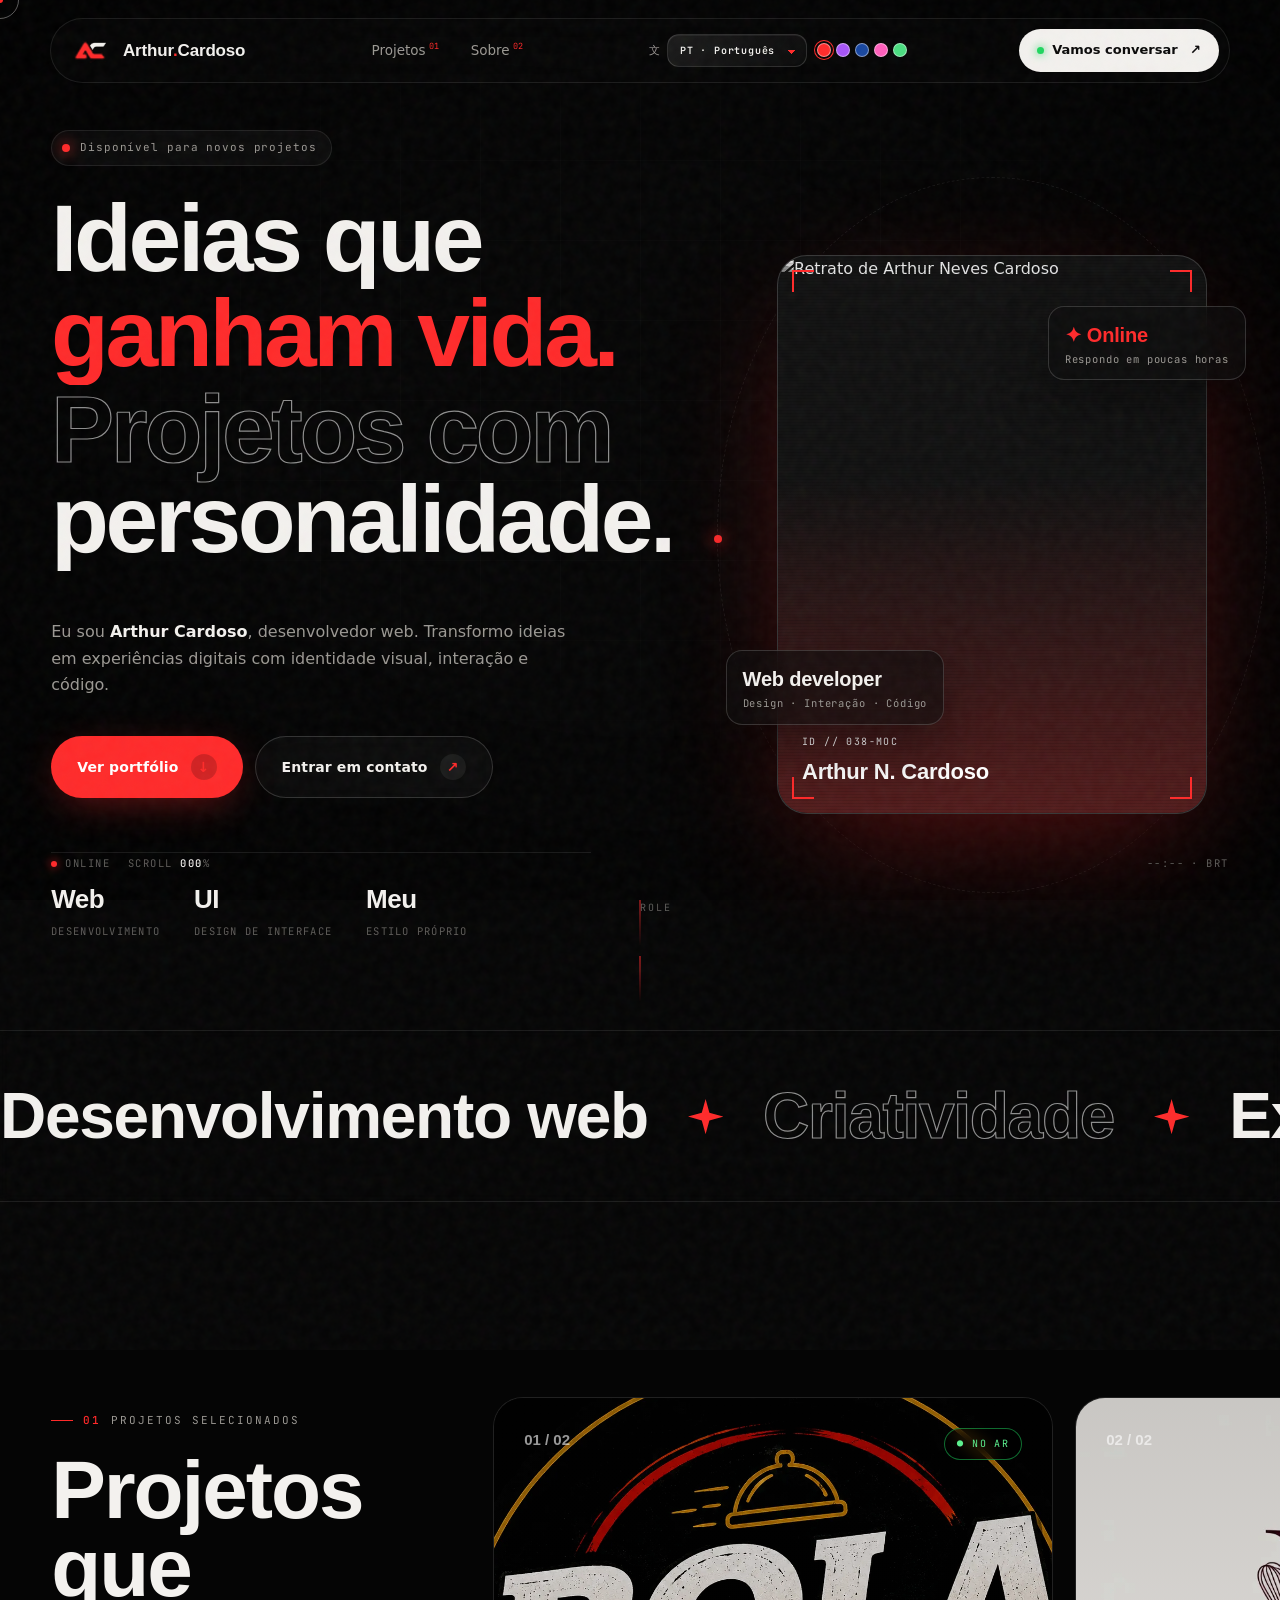
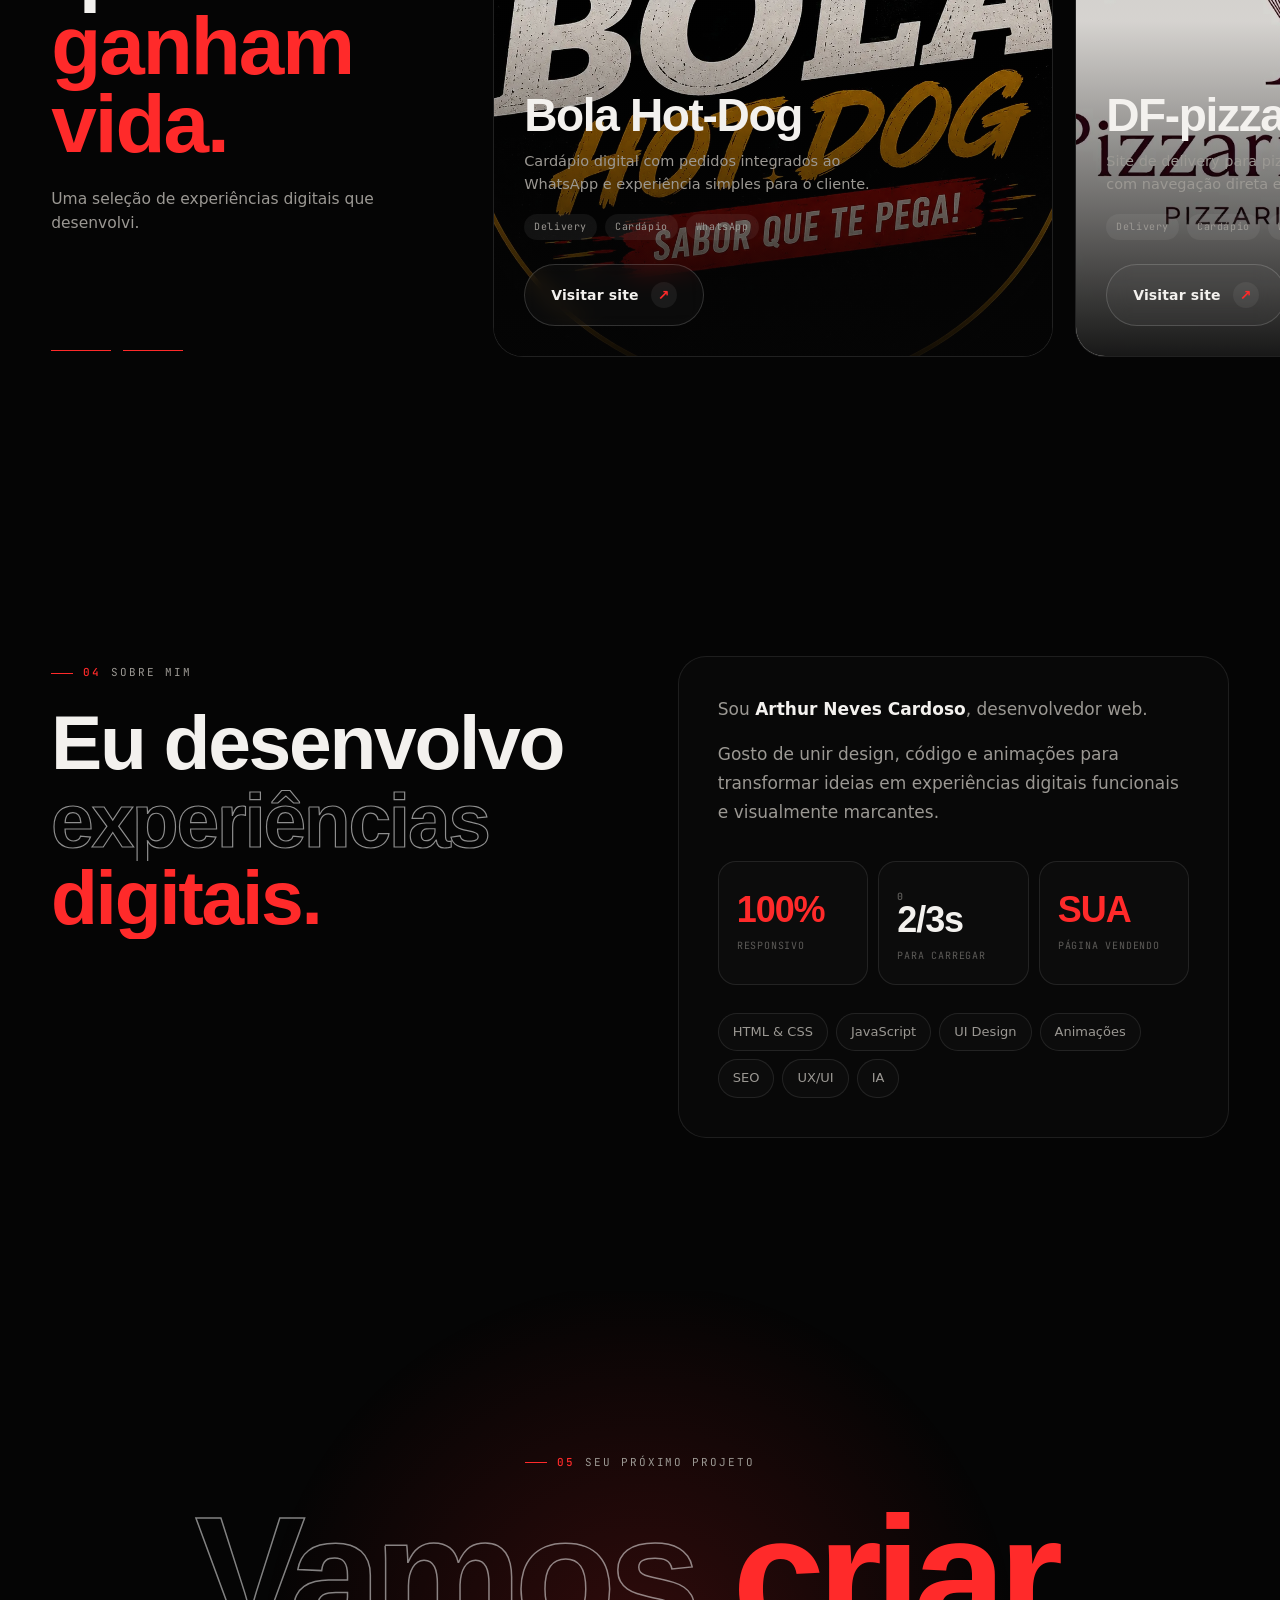
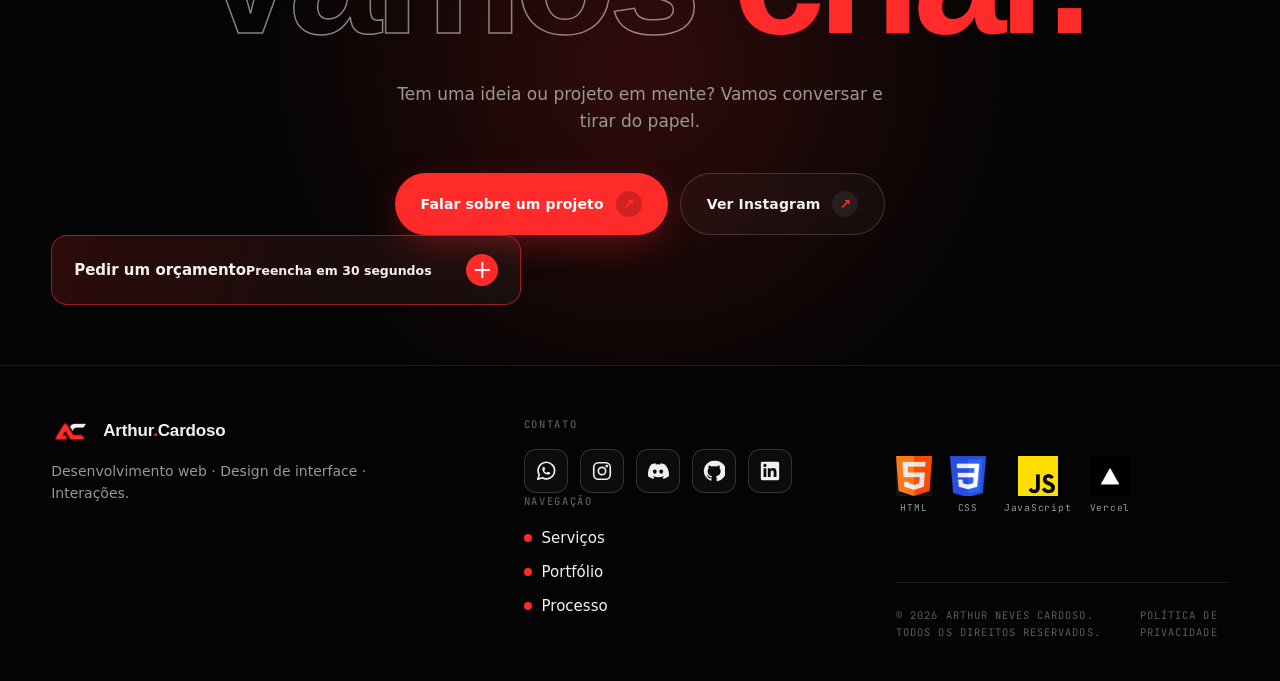
==== commit 553d6669: "Update index.html" ====
--- a/index.html
+++ b/index.html
@@ -9,15 +9,7 @@
   <meta name="googlebot" content="index,follow,max-image-preview:large">
   <meta name="author" content="Arthur Neves Cardoso">
   <meta name="referrer" content="strict-origin-when-cross-origin">
-  <link rel="canonical" href="https://arthurcardoso.vercel.app/">
   <meta property="og:type" content="website">
-  <meta property="og:url" content="https://arthurcardoso.vercel.app/">
-  <meta property="og:image" content="https://arthurcardoso.vercel.app/assets/og-image.jpg">
-  <meta property="og:image:secure_url" content="https://arthurcardoso.vercel.app/assets/og-image.jpg">
-  <meta property="og:image:type" content="image/jpeg">
-  <meta property="og:image:width" content="1200">
-  <meta property="og:image:height" content="630">
-  <meta property="og:image:alt" content="Arthur Cardoso — Portfólio">
   <meta property="og:locale" content="pt_BR">
   <meta property="og:site_name" content="Arthur Cardoso — Portfólio">
   <meta property="og:title" content="Arthur Cardoso — DEV">
@@ -25,7 +17,6 @@
   <meta name="twitter:card" content="summary_large_image">
   <meta name="twitter:title" content="Arthur Cardoso — Portfólio">
   <meta name="twitter:description" content="Desenvolvimento web, interfaces interativas e projetos digitais autorais.">
-  <meta name="twitter:image" content="https://arthurcardoso.vercel.app/assets/og-image.jpg">
   <meta name="theme-color" content="#050505">
   <title>Arthur Cardoso — Portfólio</title>
   <link rel="icon" type="image/png" href="assets/image-1.webp">
@@ -208,6 +199,57 @@
           <a class="btn btn-red magnetic" href="https://wa.me/5538992188316?text=Olá%20Arthur!%20Quero%20conversar%20sobre%20um%20projeto%20web." data-wa-msg="waCta" target="_blank" rel="noopener"><span data-i18n="contactButton">Falar sobre um projeto</span> <span class="arr">↗</span></a>
           <a class="btn btn-ghost magnetic" href="https://www.instagram.com/arthurcardoso_08_/" target="_blank" rel="noopener"><span data-i18n="instagram">Ver Instagram</span> <span class="arr">↗</span></a>
         </div>
+                <div class="quote-toggle-wrap">
+              <button type="button" class="landing-info-toggle quote-toggle" id="quote-toggle" aria-expanded="false" aria-controls="quote-form">
+                <span class="q-toggle-txt"><span data-q="toggle">Pedir um orçamento</span><small data-q="toggleSub">Preencha em 30 segundos</small></span>
+                <span class="toggle-icon" aria-hidden="true">+</span>
+              </button>
+            </div>
+            <form class="quote" id="quote-form" novalidate hidden>
+            <div class="quote-head">
+              <span class="tag"><b>+</b> <span data-q="title">Orçamento rápido</span></span>
+              <h3 data-q="heading">Conte sobre o seu projeto.</h3>
+              <p data-q="sub">Preencha os campos e a mensagem chega direto no meu WhatsApp, já organizada.</p>
+            </div>
+            <div class="quote-grid">
+              <label class="q-field"><span data-q="lName">Seu nome</span><input type="text" name="name" autocomplete="name" maxlength="80"></label>
+              <label class="q-field"><span data-q="lType">Tipo de projeto</span>
+                <select name="type">
+                  <option value="" data-q="pick">Selecione uma opção</option>
+                  <option value="institucional" data-q="optInst">Site institucional</option>
+                  <option value="landing" data-q="optLanding">Landing page</option>
+                  <option value="cardapio" data-q="optMenu">Cardápio digital</option>
+                  <option value="sistema" data-q="optSystem">Sistema ou automação</option>
+                  <option value="outro" data-q="optOther">Outro</option>
+                </select>
+              </label>
+              <label class="q-field"><span data-q="lDeadline">Prazo</span>
+                <select name="deadline">
+                  <option value="" data-q="pick">Selecione uma opção</option>
+                  <option value="urgente" data-q="dlUrgent">Urgente (até 2 semanas)</option>
+                  <option value="1-2meses" data-q="dlMonth">Entre 1 e 2 meses</option>
+                  <option value="sem-pressa" data-q="dlFlex">Sem pressa</option>
+                  <option value="indefinido" data-q="dlUnsure">Ainda não sei</option>
+                </select>
+              </label>
+              <label class="q-field"><span data-q="lBudget">Orçamento aproximado</span>
+                <select name="budget">
+                  <option value="" data-q="pick">Selecione uma opção</option>
+                  <option value="ate-1k" data-q="bgLow">Até R$ 1.000</option>
+                  <option value="1k-3k" data-q="bgMid">R$ 1.000 a R$ 3.000</option>
+                  <option value="3k-8k" data-q="bgHigh">R$ 3.000 a R$ 8.000</option>
+                  <option value="acima-8k" data-q="bgTop">Acima de R$ 8.000</option>
+                  <option value="indefinido" data-q="bgUnsure">Ainda não sei</option>
+                </select>
+              </label>
+              <label class="q-field q-wide"><span data-q="lDesc">Conte mais (opcional)</span><textarea name="desc" rows="3" maxlength="600"></textarea></label>
+            </div>
+            <p class="q-error" role="alert" hidden></p>
+            <div class="quote-foot">
+              <small data-q="note">Ao enviar, o WhatsApp abre com o resumo pronto para você mandar.</small>
+              <button type="submit" class="btn btn-red magnetic"><span data-q="send">Enviar pelo WhatsApp</span> <span class="arr">↗</span></button>
+            </div>
+          </form>
       </div>
     </section>
   </main>
@@ -278,4 +320,3 @@
 <script src="app.js"></script>
 </body>
 </html>
-      
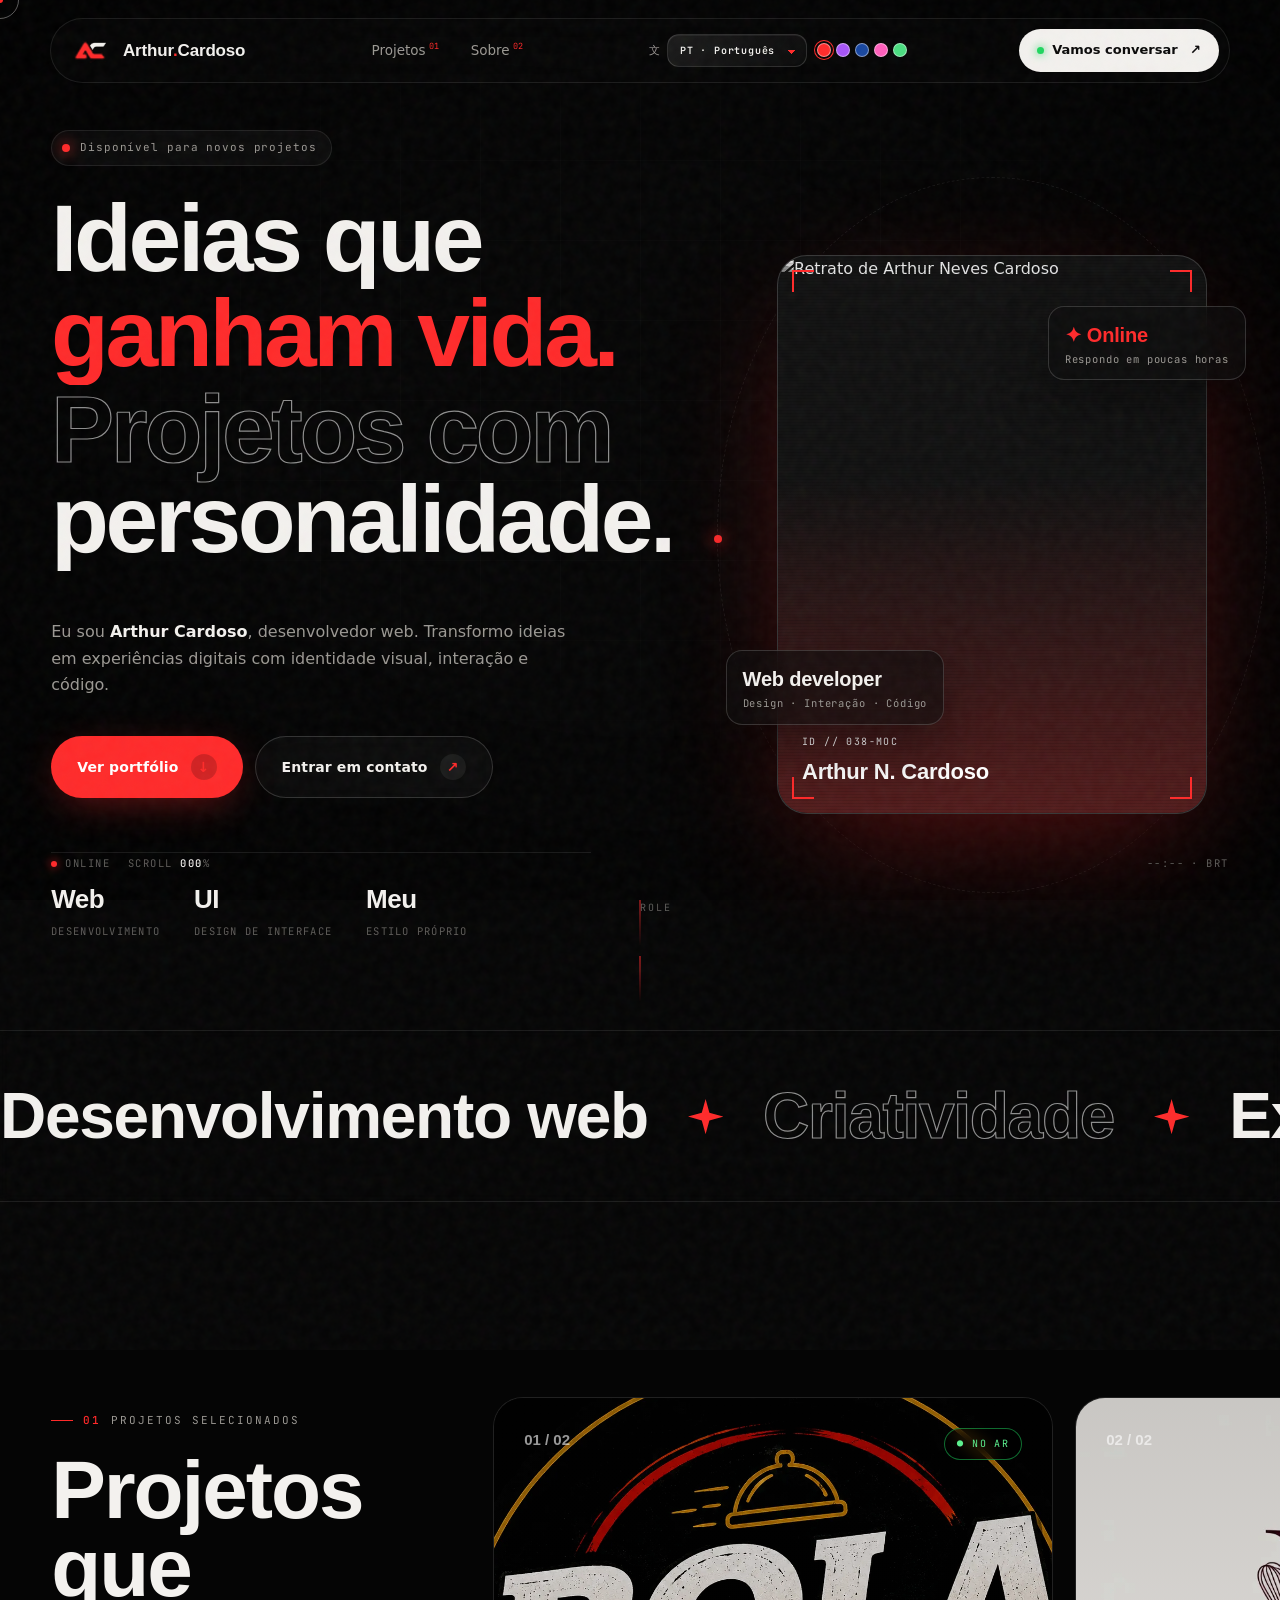
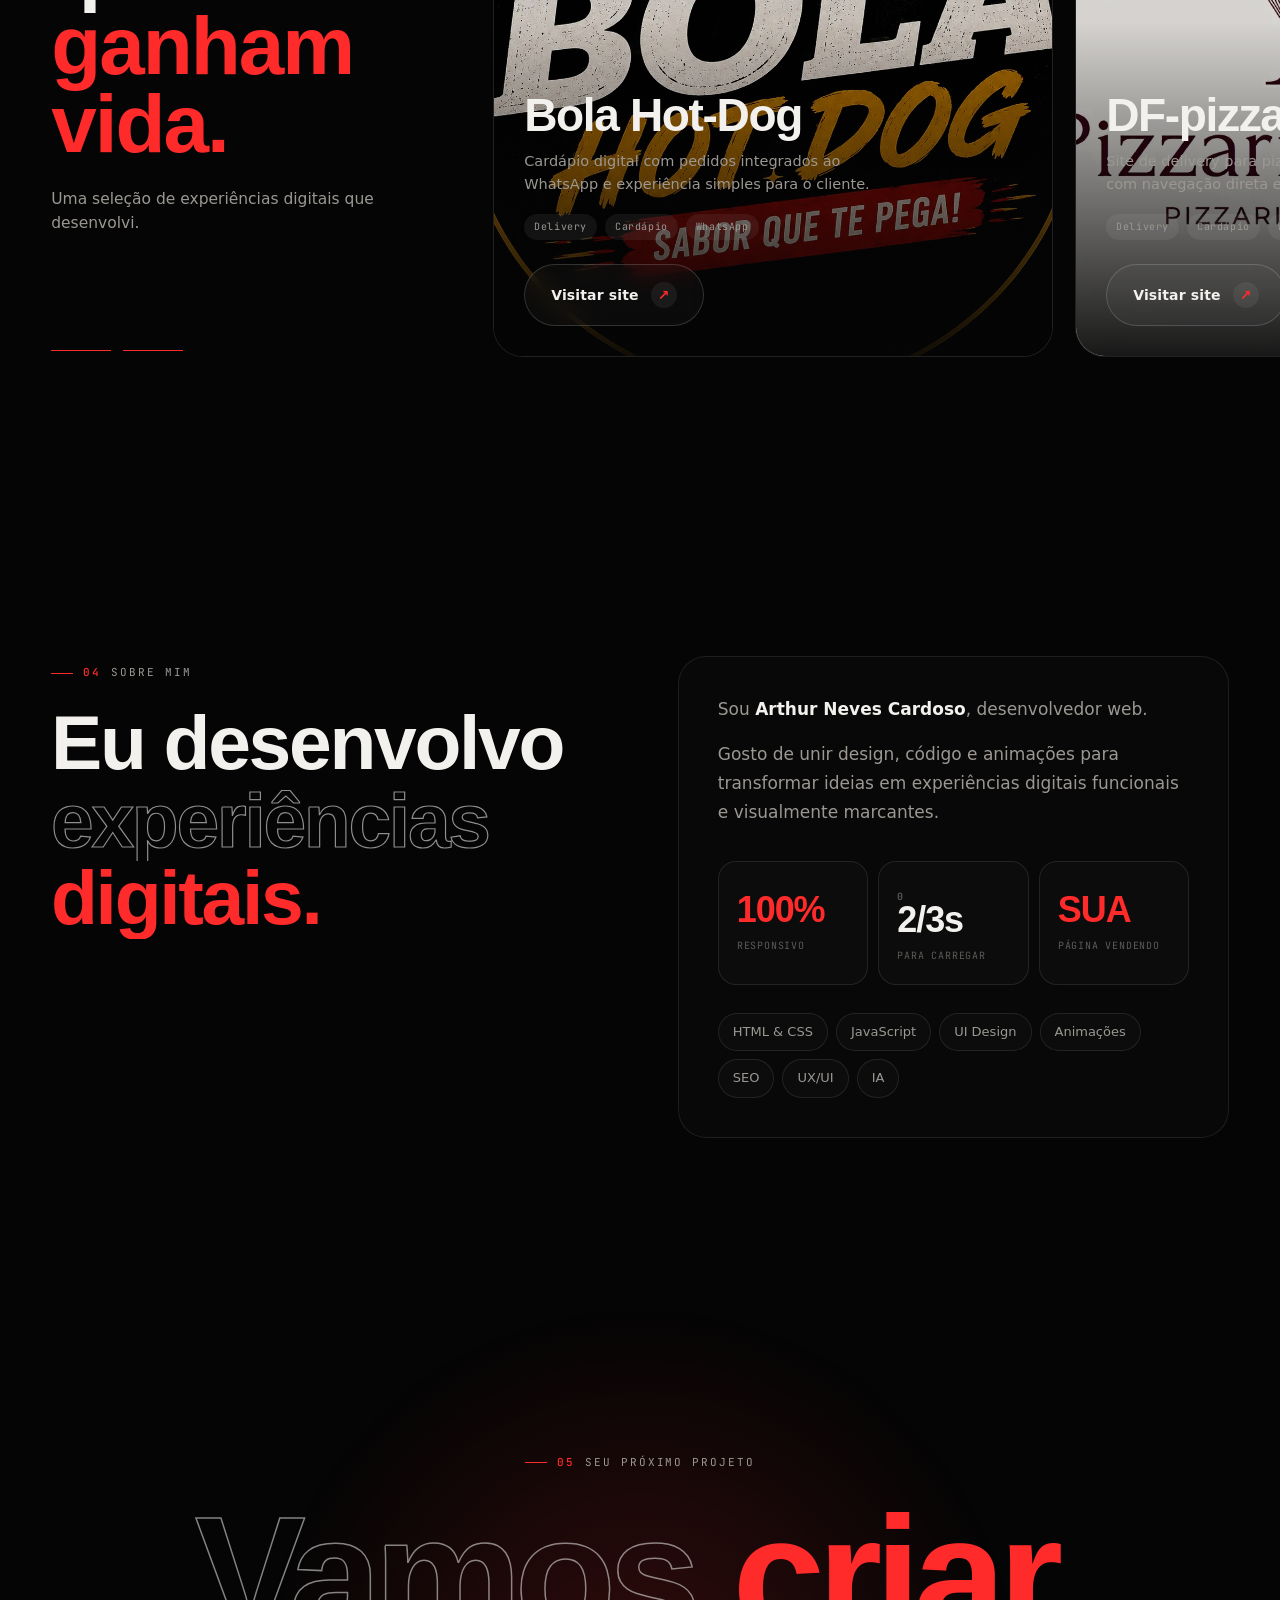
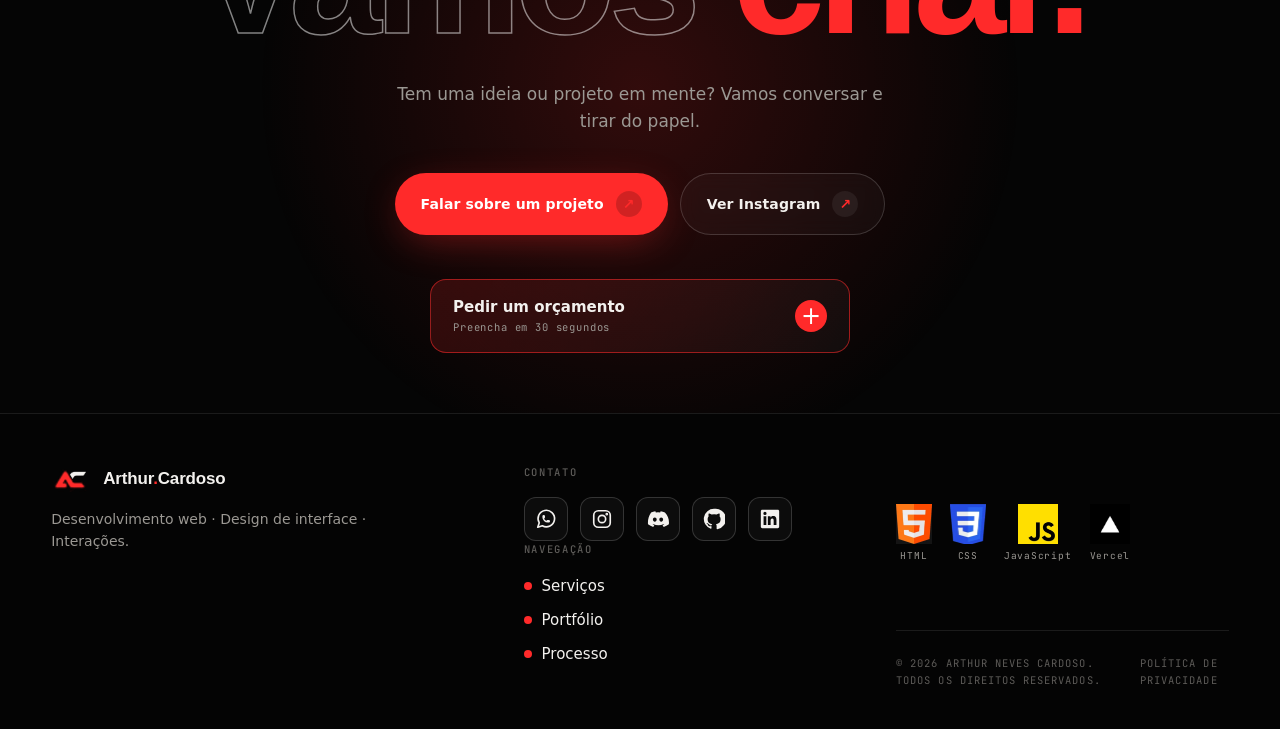
==== commit a1b0c44d: "Update index.html" ====
--- a/index.html
+++ b/index.html
@@ -235,10 +235,10 @@
               <label class="q-field"><span data-q="lBudget">Orçamento aproximado</span>
                 <select name="budget">
                   <option value="" data-q="pick">Selecione uma opção</option>
-                  <option value="ate-1k" data-q="bgLow">Até R$ 1.000</option>
-                  <option value="1k-3k" data-q="bgMid">R$ 1.000 a R$ 3.000</option>
-                  <option value="3k-8k" data-q="bgHigh">R$ 3.000 a R$ 8.000</option>
-                  <option value="acima-8k" data-q="bgTop">Acima de R$ 8.000</option>
+                  <option value="ate-1k" data-q="bgLow">Até R$ 500</option>
+                  <option value="1k-3k" data-q="bgMid">R$ 500 a R$ 1.500</option>
+                  <option value="3k-8k" data-q="bgHigh">R$ 1.500 a R$ 4.000</option>
+                  <option value="acima-8k" data-q="bgTop">Acima de R$ 4.000</option>
                   <option value="indefinido" data-q="bgUnsure">Ainda não sei</option>
                 </select>
               </label>
--- a/styles.css
+++ b/styles.css
@@ -543,3 +543,37 @@
 .brand-logo i{position:absolute;inset:0;display:block;-webkit-mask-size:contain;mask-size:contain;-webkit-mask-repeat:no-repeat;mask-repeat:no-repeat;-webkit-mask-position:center;mask-position:center;transition:background-color .5s var(--ease)}
 .brand-logo .lg-a{background:var(--red);-webkit-mask-image:url(assets/logo-accent.png);mask-image:url(assets/logo-accent.png)}
 .brand-logo .lg-c{background:#f3f1ee;-webkit-mask-image:url(assets/logo-white.png);mask-image:url(assets/logo-white.png)}
+
+    /* ===== Formulário de orçamento — liquid glass ===== */
+    .quote{position:relative;z-index:1;isolation:isolate;overflow:hidden;max-width:760px;margin:56px auto 0;padding:clamp(24px,4vw,44px);border-radius:32px;text-align:left;border:1px solid rgba(255,255,255,.14);background:linear-gradient(135deg,rgba(255,255,255,.12),rgba(255,255,255,.03) 42%,rgba(255,255,255,.06));-webkit-backdrop-filter:blur(26px) saturate(180%);backdrop-filter:blur(26px) saturate(180%);box-shadow:inset 0 1px 0 rgba(255,255,255,.28),inset 0 -1px 0 rgba(255,255,255,.04),inset 0 0 40px rgba(255,255,255,.03),0 30px 80px -20px rgba(0,0,0,.6)}
+    .quote::before{content:"";position:absolute;inset:0;z-index:-1;border-radius:inherit;pointer-events:none;background:radial-gradient(360px circle at var(--mx,30%) var(--my,0%),rgba(255,255,255,.16),transparent 60%);transition:opacity .4s}
+    .quote::after{content:"";position:absolute;inset:0;z-index:-1;border-radius:inherit;pointer-events:none;padding:1px;background:linear-gradient(160deg,rgba(255,255,255,.55),rgba(255,255,255,0) 35%,rgba(var(--accent-rgb),.4) 75%,rgba(255,255,255,.18));-webkit-mask:linear-gradient(#000 0 0) content-box,linear-gradient(#000 0 0);-webkit-mask-composite:xor;mask-composite:exclude}
+    .quote-head h3{font-size:clamp(30px,4vw,46px);margin:18px 0 10px}
+    .quote-head p{color:var(--muted);font-size:16px;line-height:1.6;max-width:560px}
+    .quote-grid{display:grid;grid-template-columns:1fr 1fr;gap:16px 18px;margin-top:28px}
+    .q-wide{grid-column:1/-1}
+    .q-field{display:flex;flex-direction:column;gap:8px;min-width:0}
+    .q-field>span{font-family:var(--font-m);font-size:10.5px;letter-spacing:.14em;text-transform:uppercase;color:var(--muted)}
+    .q-field input,.q-field select,.q-field textarea{width:100%;font:500 16px var(--font-b);color:var(--text);padding:14px 16px;border-radius:16px;border:1px solid rgba(255,255,255,.12);background:linear-gradient(180deg,rgba(255,255,255,.09),rgba(255,255,255,.02));-webkit-backdrop-filter:blur(12px);backdrop-filter:blur(12px);box-shadow:inset 0 1px 0 rgba(255,255,255,.18),0 8px 24px -12px rgba(0,0,0,.6);outline:none;transition:border-color .3s,box-shadow .3s,background .3s}
+    .q-field select{appearance:none;-webkit-appearance:none;padding-right:44px;cursor:pointer;background-image:linear-gradient(45deg,transparent 50%,var(--red) 50%),linear-gradient(135deg,var(--red) 50%,transparent 50%),linear-gradient(180deg,rgba(255,255,255,.09),rgba(255,255,255,.02));background-position:calc(100% - 21px) 52%,calc(100% - 15px) 52%,0 0;background-size:5px 5px,5px 5px,100% 100%;background-repeat:no-repeat}
+    .q-field select option{background:#101010;color:var(--text)}
+    .q-field textarea{resize:vertical;min-height:88px;font-family:var(--font-b)}
+    .q-field input::placeholder,.q-field textarea::placeholder{color:var(--faint)}
+    .q-field input:focus,.q-field select:focus,.q-field textarea:focus{border-color:var(--red);background:linear-gradient(180deg,rgba(255,255,255,.12),rgba(255,255,255,.03));box-shadow:inset 0 1px 0 rgba(255,255,255,.24),0 0 0 4px rgba(var(--accent-rgb),.16),0 0 30px rgba(var(--accent-rgb),.2)}
+    .q-field.invalid input,.q-field.invalid select{border-color:#ff6b6b;box-shadow:0 0 0 4px rgba(255,107,107,.14)}
+    .q-error{margin-top:16px;font-family:var(--font-m);font-size:12px;letter-spacing:.04em;color:#ff8a8a}
+    .q-error[hidden]{display:none}
+    .quote-foot{display:flex;align-items:center;justify-content:space-between;gap:18px;flex-wrap:wrap;margin-top:26px}
+    .quote-foot small{font-family:var(--font-m);font-size:11px;letter-spacing:.04em;color:var(--faint);max-width:340px;line-height:1.6}
+    .quote .btn{cursor:pointer;border:0;font-family:inherit}
+    @media(max-width:700px){.quote-grid{grid-template-columns:1fr}.quote{border-radius:26px}}
+    @media (prefers-reduced-motion:reduce){.quote::before{transition:none}}
+
+    /* ===== Orçamento recolhível ===== */
+    .quote-toggle-wrap{display:flex;justify-content:center;margin-top:44px}
+    .quote-toggle{width:min(100%,420px)}
+    .quote-toggle .q-toggle-txt{display:flex;flex-direction:column;gap:4px}
+    .quote-toggle .q-toggle-txt small{font-family:var(--font-m);font-size:10.5px;letter-spacing:.08em;color:var(--muted);font-weight:400}
+    #quote-form{margin:26px auto 0}
+    #quote-form[hidden]{display:none}
+    #quote-form{animation:landingReveal .45s var(--ease) both}
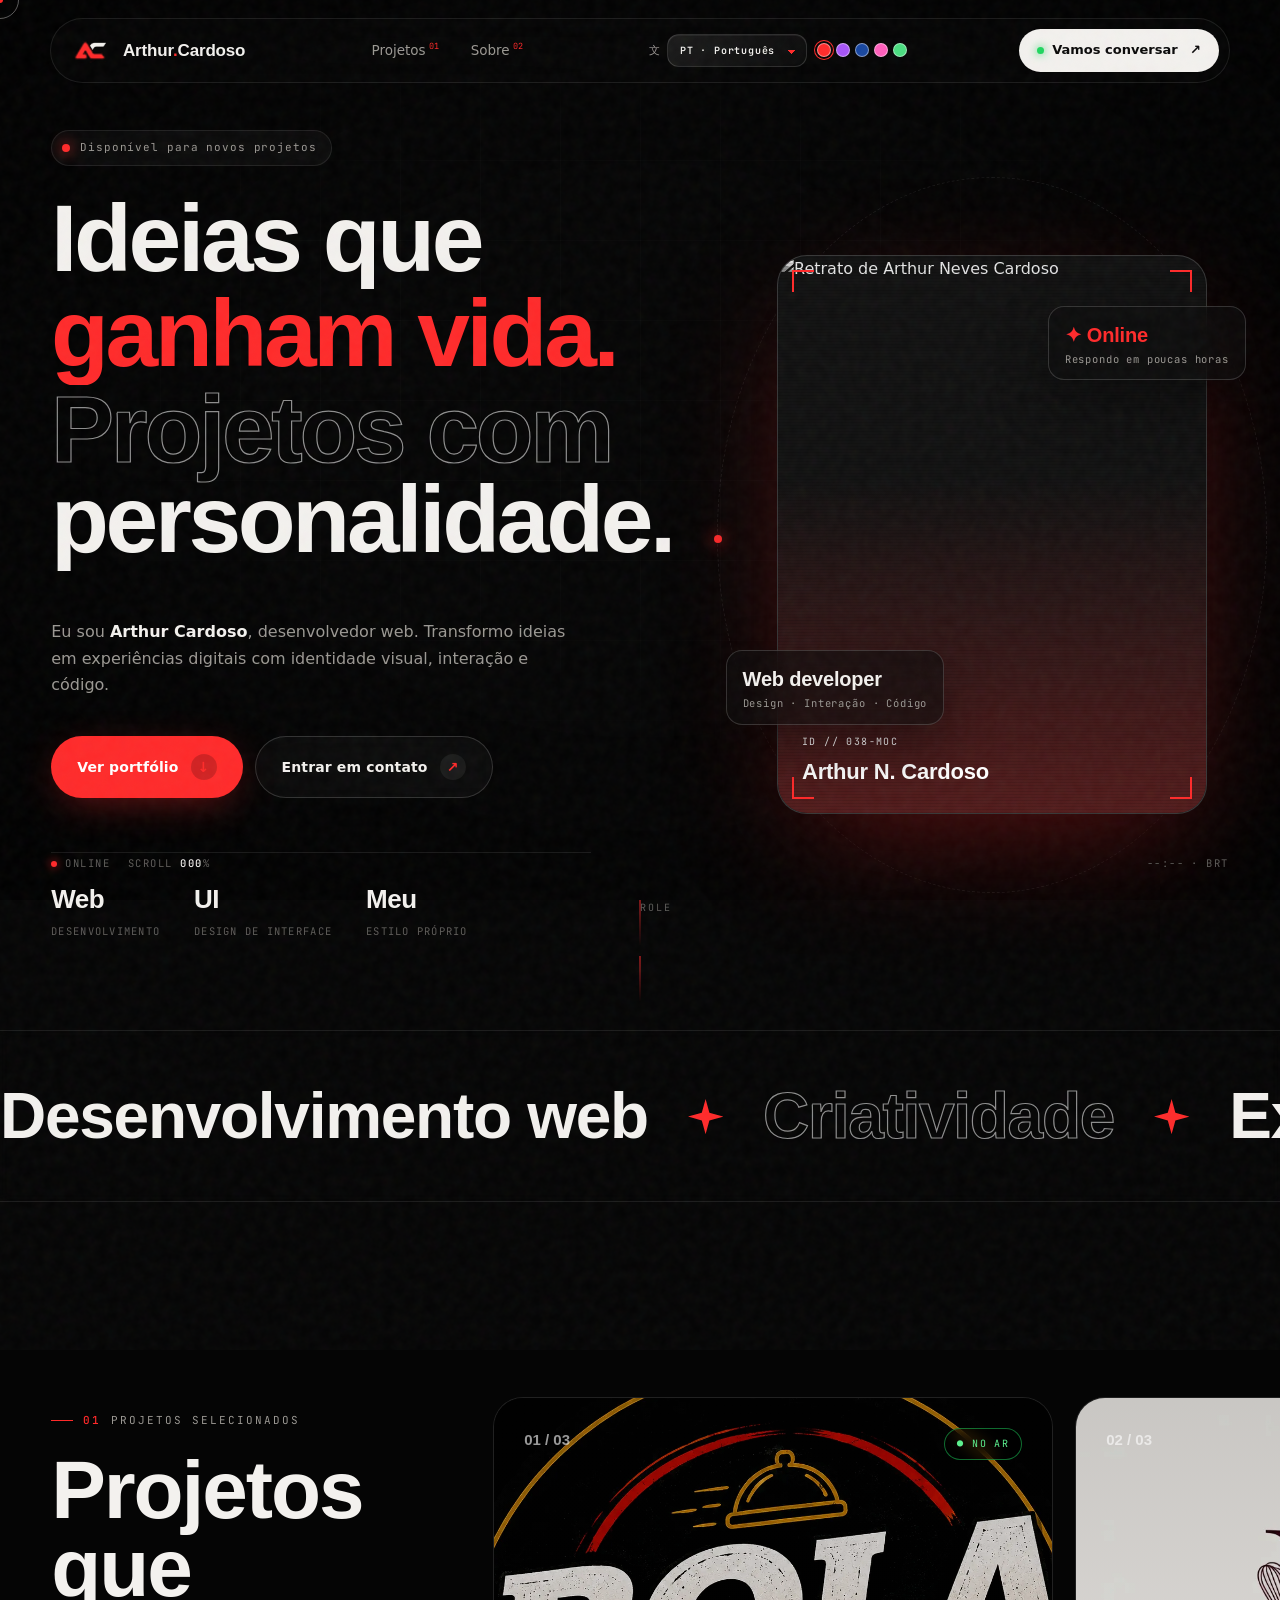
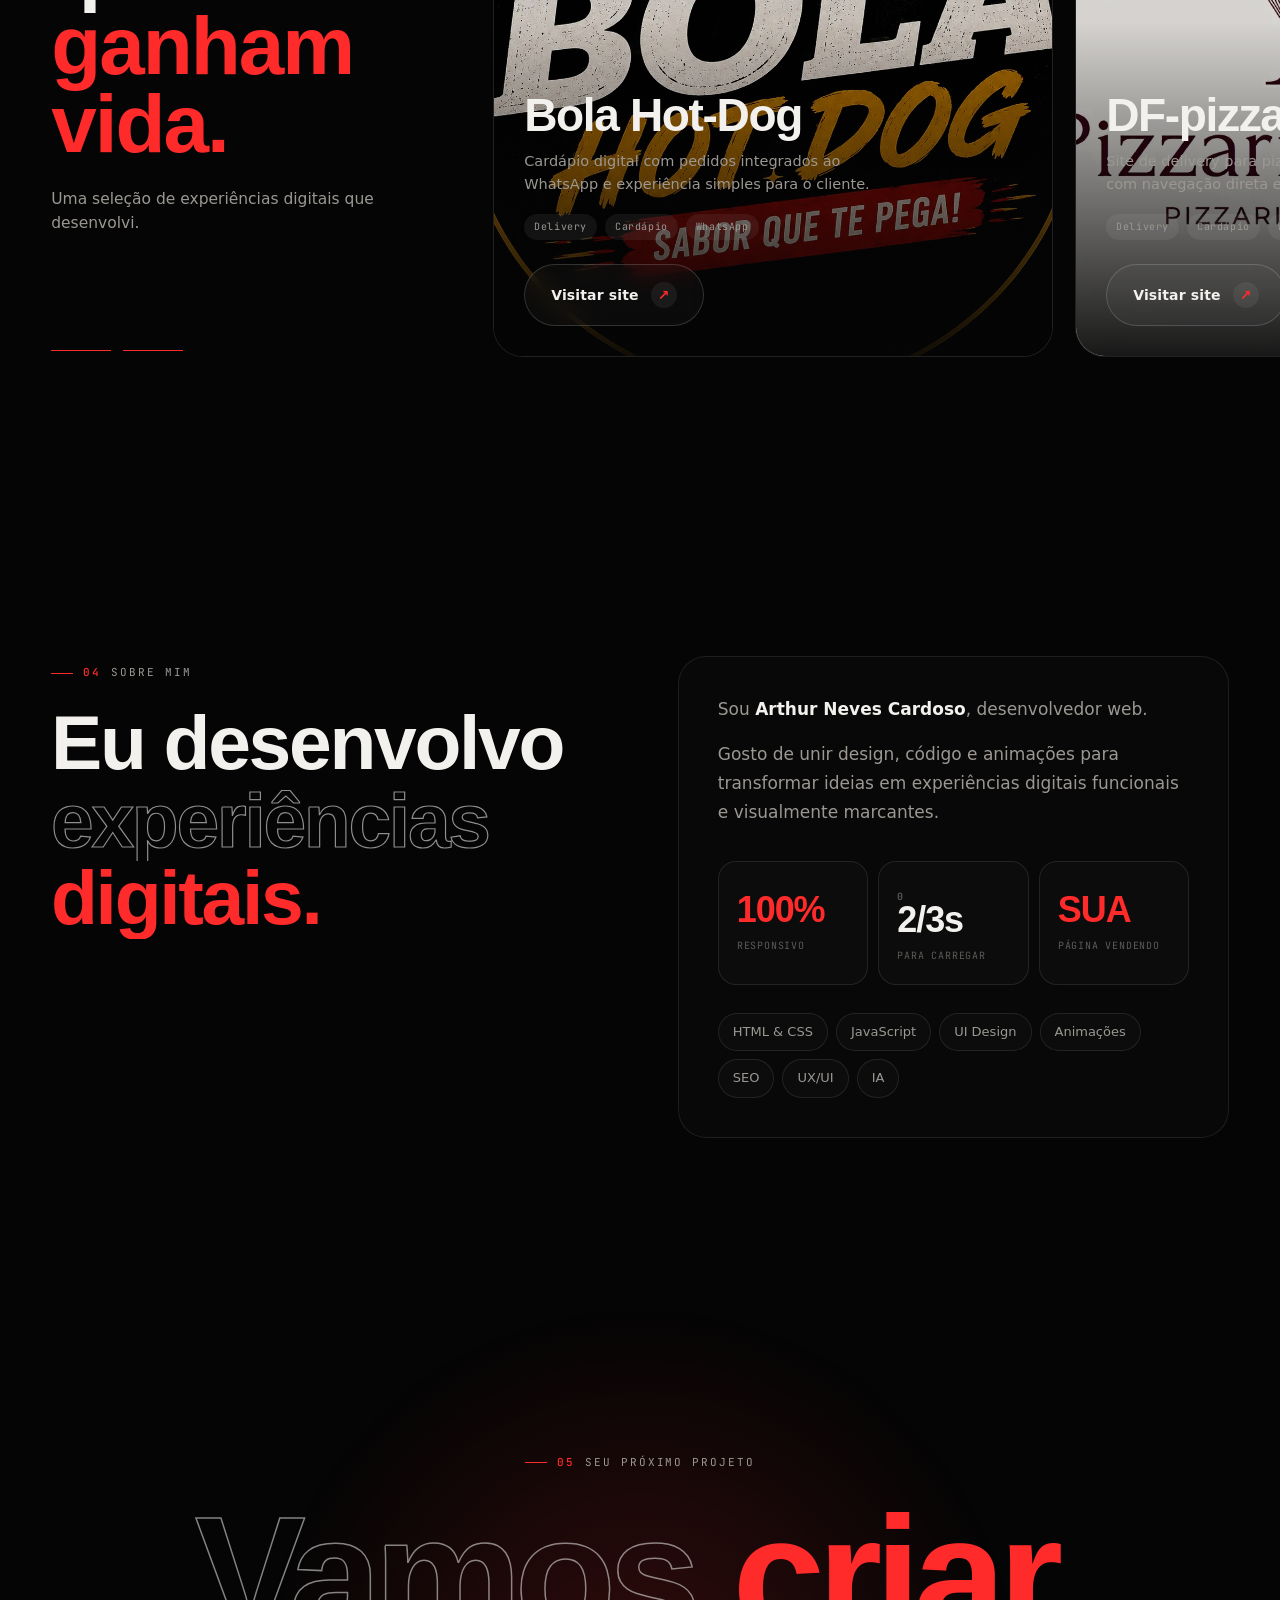
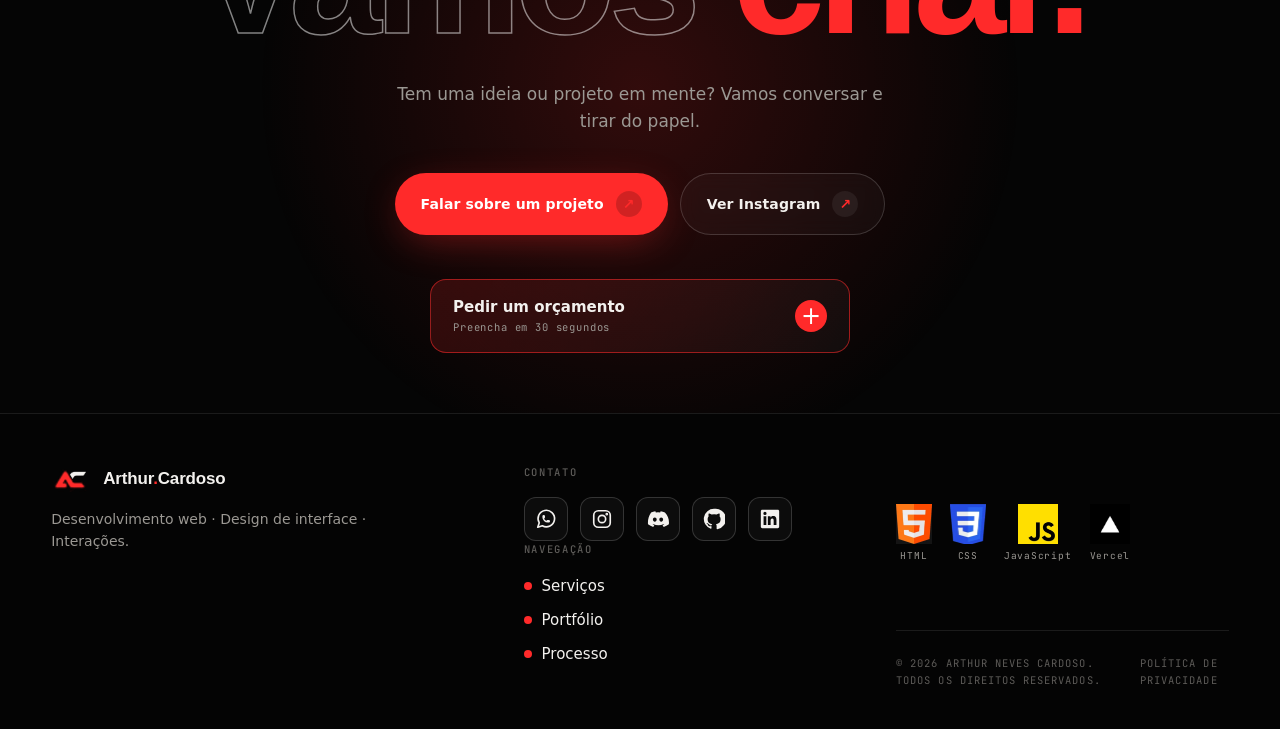
==== commit c6d7b381: "Update project numbers and add new project entry" ====
--- a/index.html
+++ b/index.html
@@ -145,23 +145,34 @@
 
           <article class="project" data-cursor-i18n="cursorView">
             <div class="bg art-1"><div class="sausage"></div></div>
-            <div class="project-top"><span class="p-num">01 / 02</span><span class="p-tag live">● <span data-i18n="liveTag">No ar</span></span></div>
+            <div class="project-top"><span class="p-num">01 / 03</span><span class="p-tag live">● <span data-i18n="liveTag">No ar</span></span></div>
             <div>
               <h3>Bola Hot-Dog</h3>
               <p data-i18n="hotdogDesc">Cardápio digital com pedidos integrados ao WhatsApp e experiência simples para o cliente.</p>
               <div class="p-stack"><span>Delivery</span><span data-i18n="stackMenu">Cardápio</span><span>WhatsApp</span></div>
-              <a class="btn btn-ghost magnetic" href="https://bolahotdog.vercel.app/" target="_blank" rel="noopener"><span data-i18n="visitSite">Visitar site</span> <span class="arr">↗</span></a>
+              <a class="btn btn-ghost magnetic" href="https://bolahotdog-rho.vercel.app/" target="_blank" rel="noopener"><span data-i18n="visitSite">Visitar site</span> <span class="arr">↗</span></a>
             </div>
           </article>
 
            <article class="project" data-cursor-i18n="cursorView">
             <div class="bg art-pizza"><div class="sausage"></div></div>
-            <div class="project-top"><span class="p-num">02 / 02</span><span class="p-tag live">● <span data-i18n="liveTag">No ar</span></span></div>
+            <div class="project-top"><span class="p-num">02 / 03</span><span class="p-tag live">● <span data-i18n="liveTag">No ar</span></span></div>
             <div>
               <h3>DF-pizzaria</h3>
               <p data-i18n="pizzaDesc">Site de delivery para pizzas, lanches e bebidas, com navegação direta e pedidos pelo WhatsApp.</p>
               <div class="p-stack"><span>Delivery</span><span data-i18n="stackMenu">Cardápio</span><span>WhatsApp</span></div>
               <a class="btn btn-ghost magnetic" href="https://dfpizzaria.vercel.app/" target="_blank" rel="noopener"><span data-i18n="visitSite">Visitar site</span> <span class="arr">↗</span></a>
+            </div>
+          </article>
+
+            <article class="project" data-cursor-i18n="cursorView">
+            <div class="bg art-1"><div class="sausage"></div></div>
+            <div class="project-top"><span class="p-num">03 / 03</span><span class="p-tag live">● <span data-i18n="liveTag">No ar</span></span></div>
+            <div>
+              <h3>Cantinho do açaí</h3>
+              <p data-i18n="açaíDesc">Cardápio digital com pedidos integrados ao WhatsApp e experiência simples para o cliente.</p>
+              <div class="p-stack"><span>Delivery</span><span data-i18n="stackMenu">Cardápio</span><span>WhatsApp</span></div>
+              <a class="btn btn-ghost magnetic" href="https://cantinho-do-acai-e-sorveteria.vercel.app/" target="_blank" rel="noopener"><span data-i18n="visitSite">Visitar site</span> <span class="arr">↗</span></a>
             </div>
           </article>
         </div>
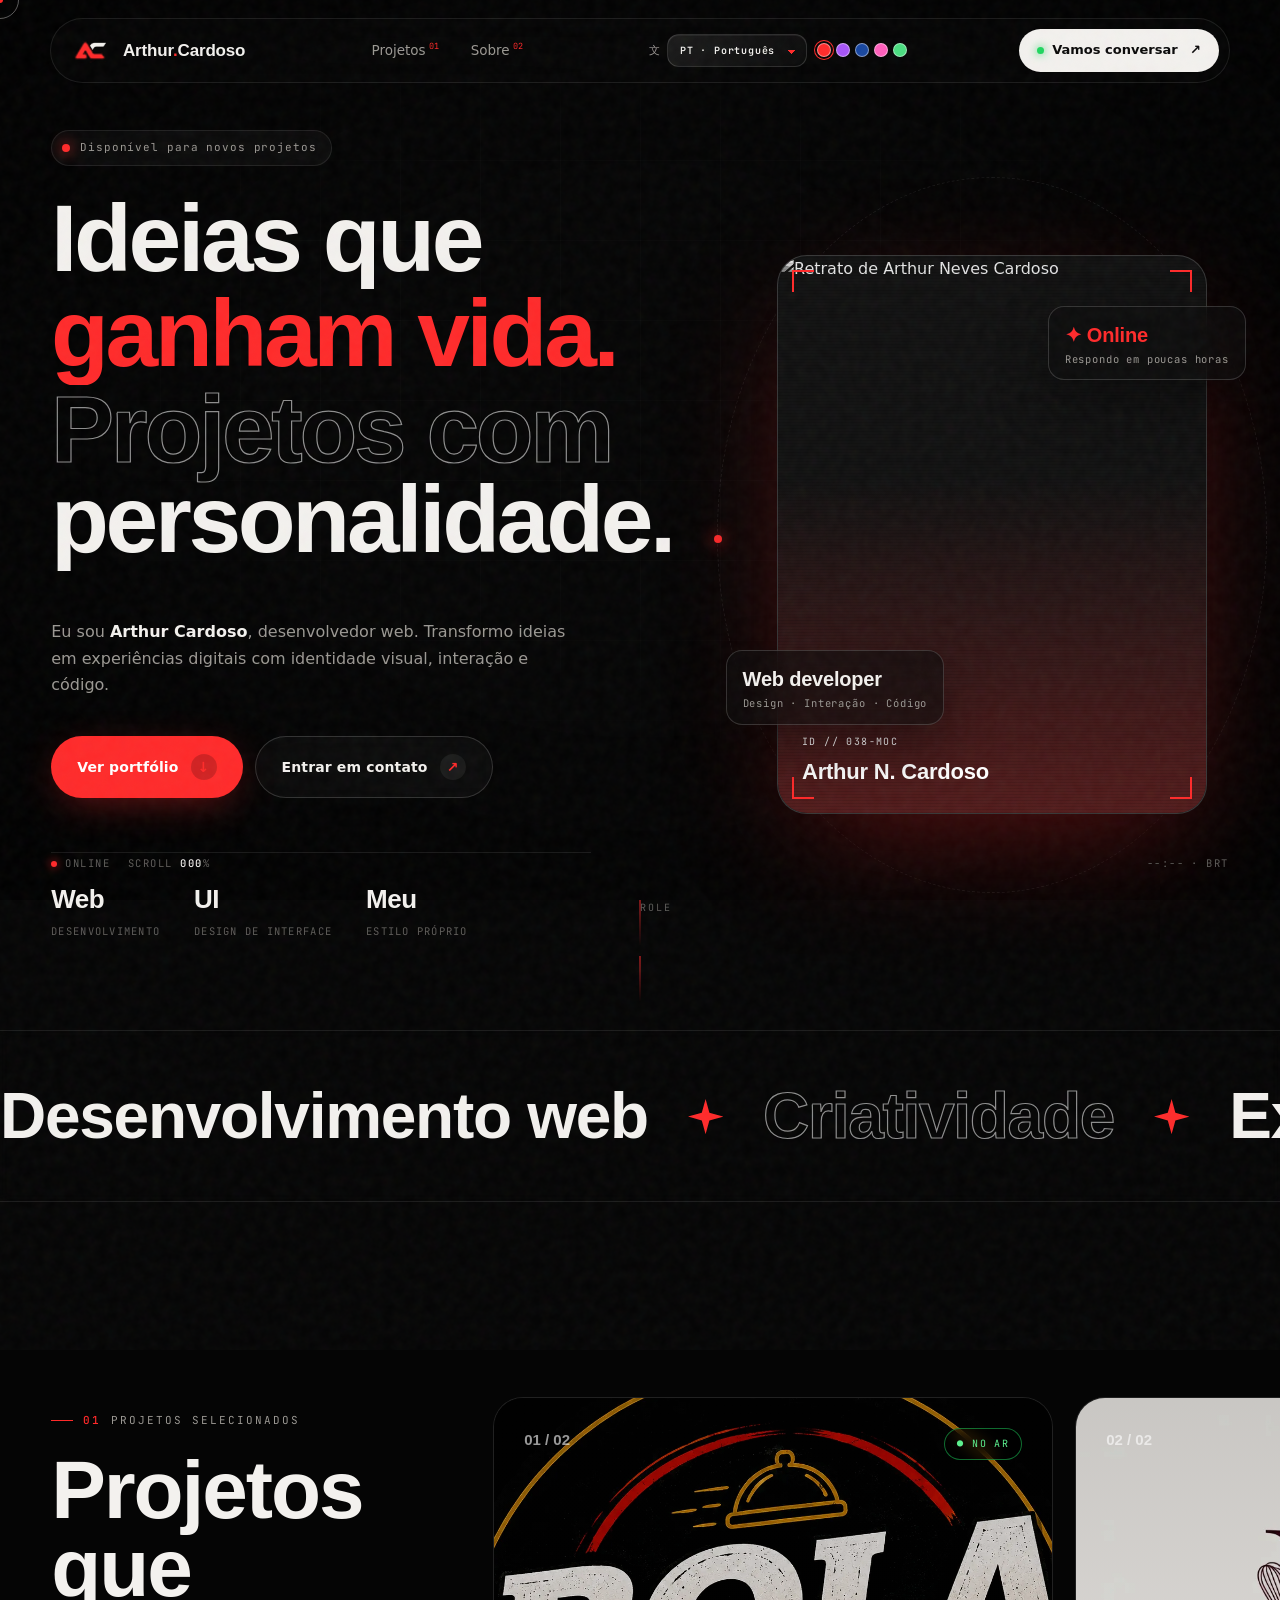
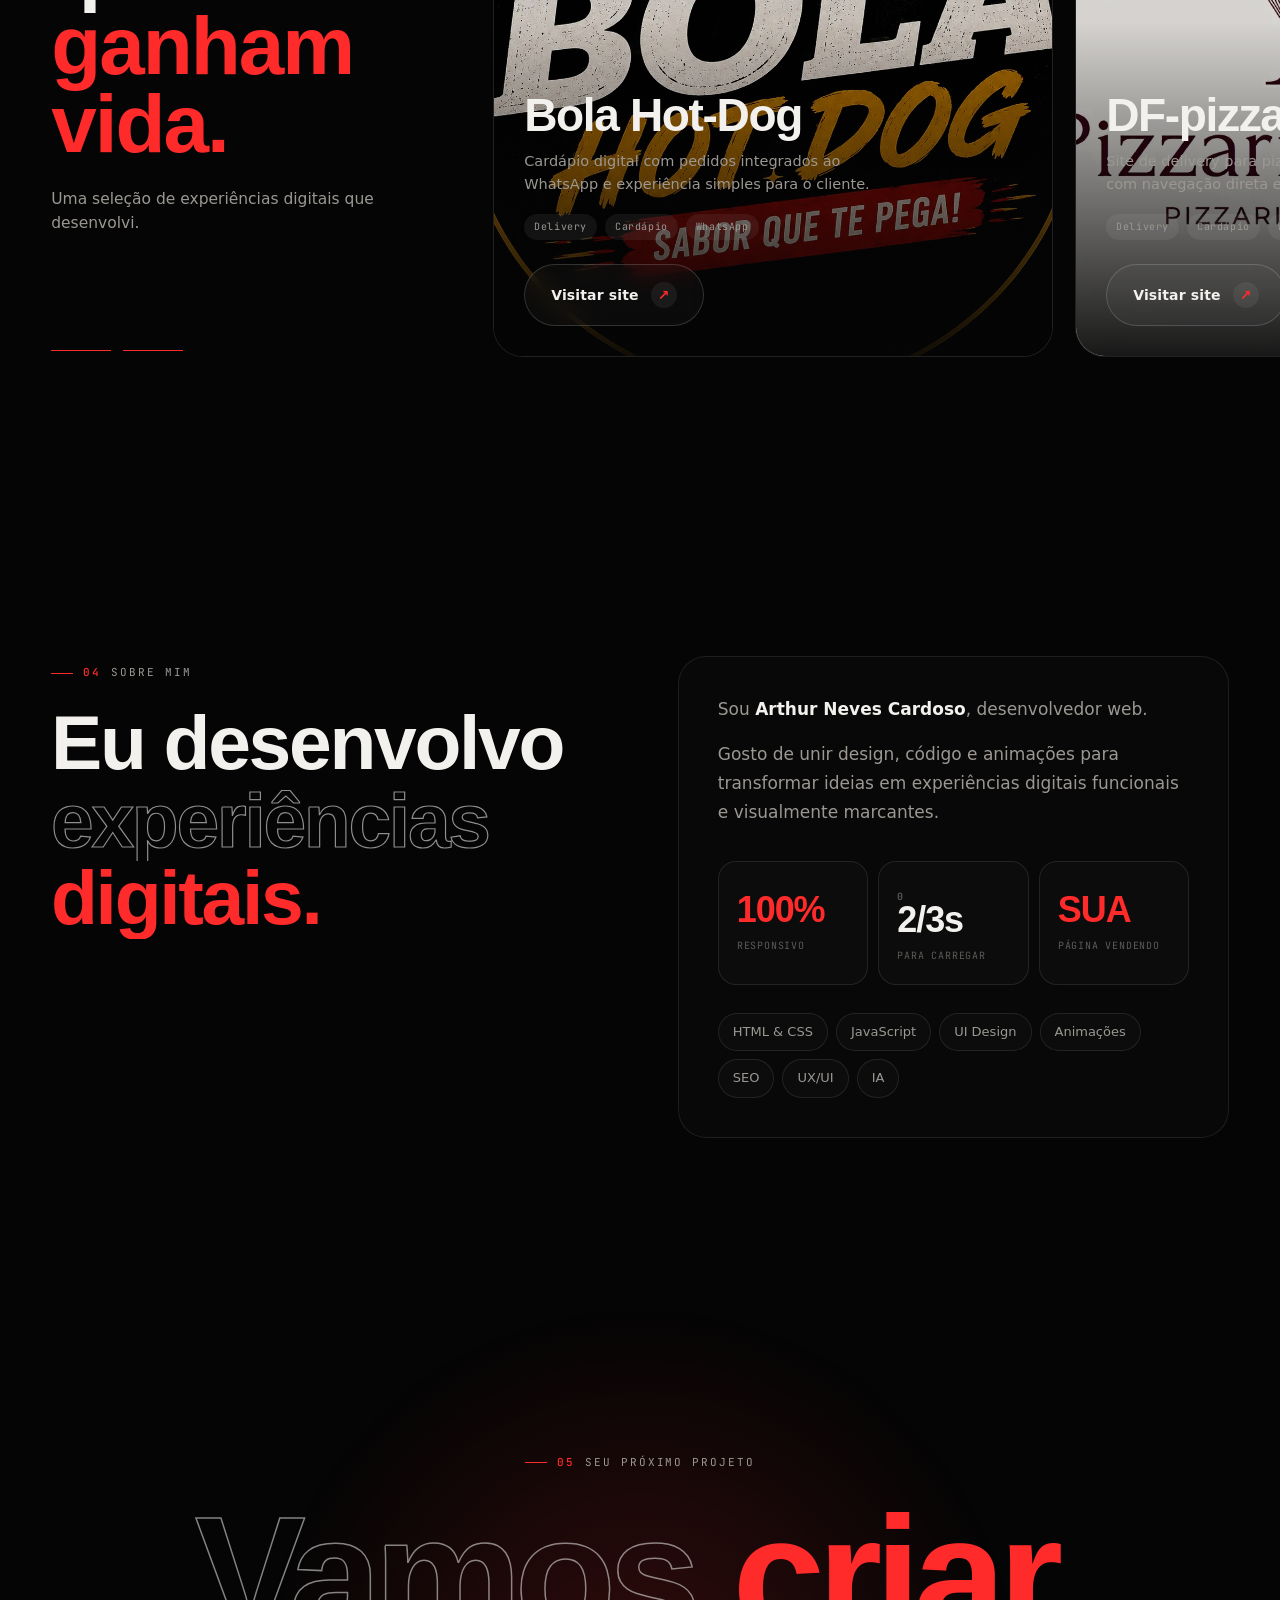
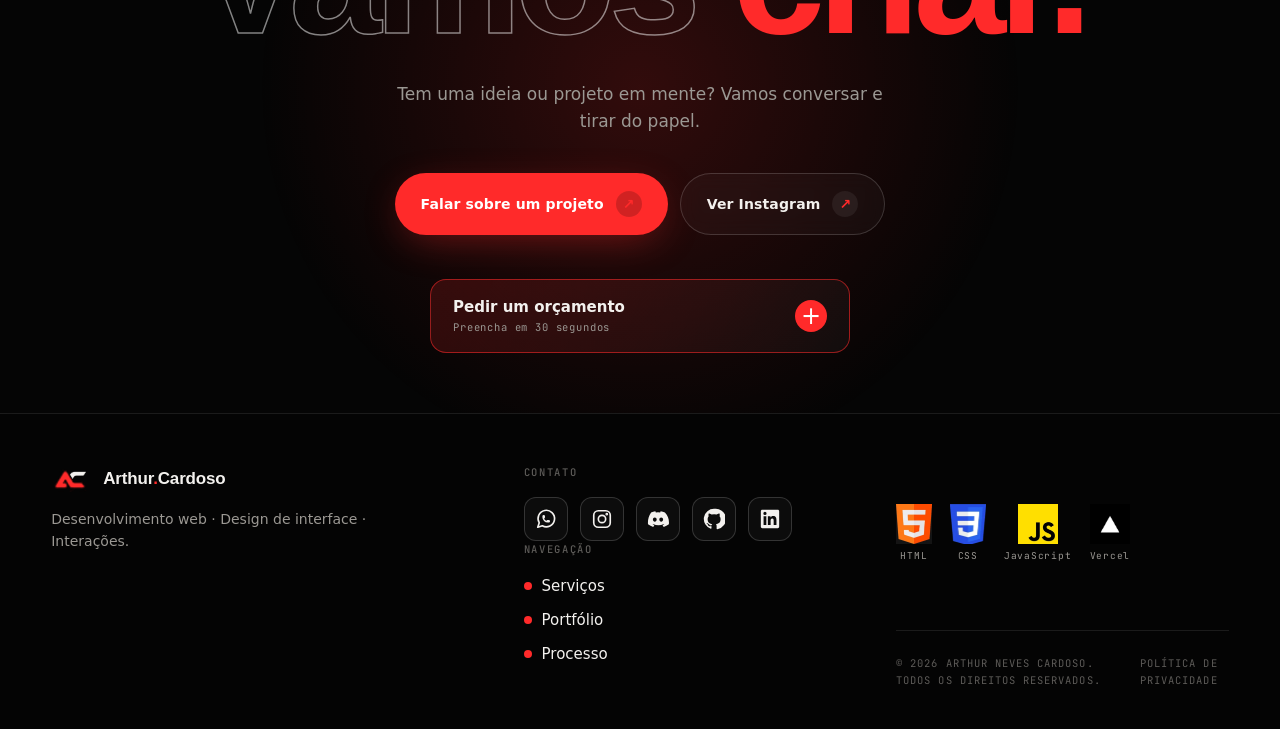
==== commit b1810751: "Update index.html" ====
--- a/index.html
+++ b/index.html
@@ -145,18 +145,18 @@
 
           <article class="project" data-cursor-i18n="cursorView">
             <div class="bg art-1"><div class="sausage"></div></div>
-            <div class="project-top"><span class="p-num">01 / 03</span><span class="p-tag live">● <span data-i18n="liveTag">No ar</span></span></div>
+            <div class="project-top"><span class="p-num">01 / 02</span><span class="p-tag live">● <span data-i18n="liveTag">No ar</span></span></div>
             <div>
               <h3>Bola Hot-Dog</h3>
               <p data-i18n="hotdogDesc">Cardápio digital com pedidos integrados ao WhatsApp e experiência simples para o cliente.</p>
               <div class="p-stack"><span>Delivery</span><span data-i18n="stackMenu">Cardápio</span><span>WhatsApp</span></div>
-              <a class="btn btn-ghost magnetic" href="https://bolahotdog-rho.vercel.app/" target="_blank" rel="noopener"><span data-i18n="visitSite">Visitar site</span> <span class="arr">↗</span></a>
+              <a class="btn btn-ghost magnetic" href="https://bolahotdog.vercel.app/" target="_blank" rel="noopener"><span data-i18n="visitSite">Visitar site</span> <span class="arr">↗</span></a>
             </div>
           </article>
 
            <article class="project" data-cursor-i18n="cursorView">
             <div class="bg art-pizza"><div class="sausage"></div></div>
-            <div class="project-top"><span class="p-num">02 / 03</span><span class="p-tag live">● <span data-i18n="liveTag">No ar</span></span></div>
+            <div class="project-top"><span class="p-num">02 / 02</span><span class="p-tag live">● <span data-i18n="liveTag">No ar</span></span></div>
             <div>
               <h3>DF-pizzaria</h3>
               <p data-i18n="pizzaDesc">Site de delivery para pizzas, lanches e bebidas, com navegação direta e pedidos pelo WhatsApp.</p>
@@ -165,13 +165,13 @@
             </div>
           </article>
 
-            <article class="project" data-cursor-i18n="cursorView">
-            <div class="bg art-1"><div class="sausage"></div></div>
+          <article class="project" data-cursor-i18n="cursorView">
+            <div class="bg art-acai"></div>
             <div class="project-top"><span class="p-num">03 / 03</span><span class="p-tag live">● <span data-i18n="liveTag">No ar</span></span></div>
             <div>
-              <h3>Cantinho do açaí</h3>
-              <p data-i18n="açaíDesc">Cardápio digital com pedidos integrados ao WhatsApp e experiência simples para o cliente.</p>
-              <div class="p-stack"><span>Delivery</span><span data-i18n="stackMenu">Cardápio</span><span>WhatsApp</span></div>
+              <h3>Cantinho do Açaí</h3>
+              <p>Site de açaí e sorveteria, com apresentação dos produtos e experiência digital para o cliente.</p>
+              <div class="p-stack"><span>Delivery</span><span>Açaí</span><span>Cardápio</span></div>
               <a class="btn btn-ghost magnetic" href="https://cantinho-do-acai-e-sorveteria.vercel.app/" target="_blank" rel="noopener"><span data-i18n="visitSite">Visitar site</span> <span class="arr">↗</span></a>
             </div>
           </article>
